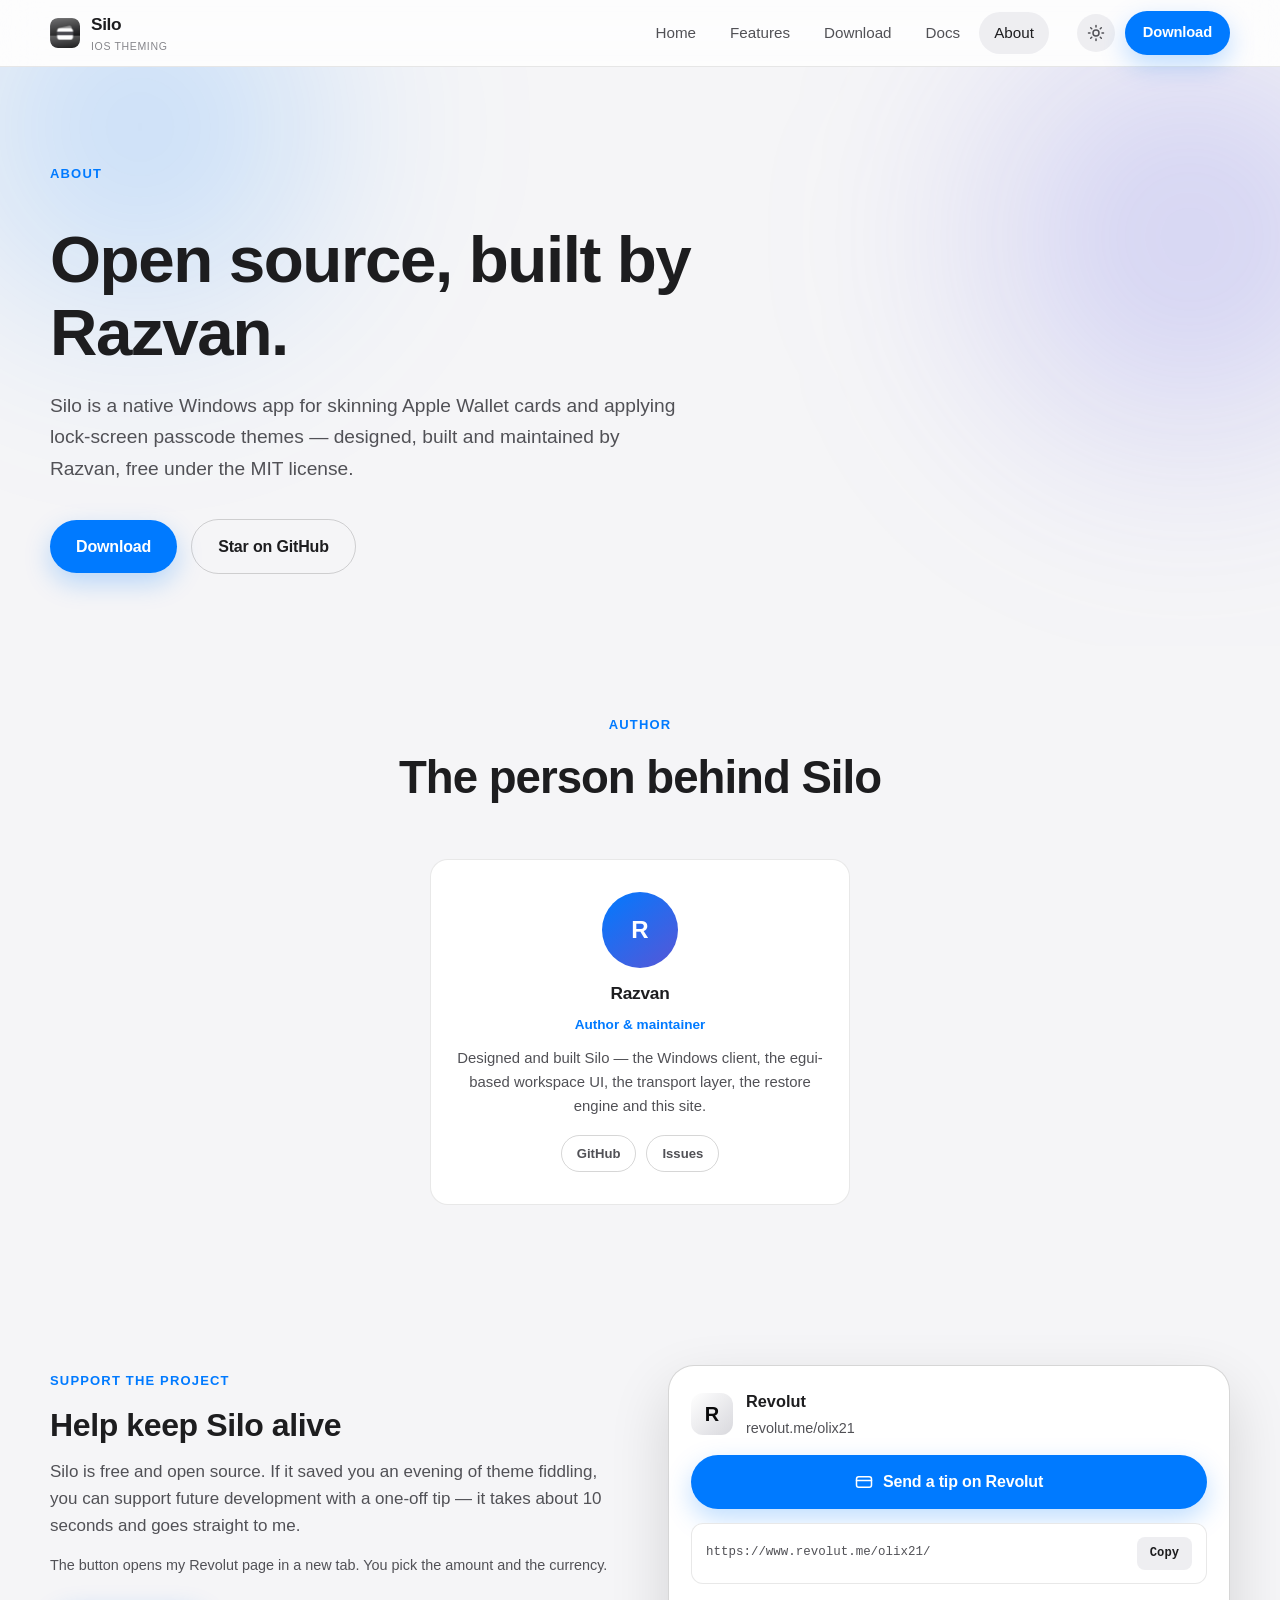
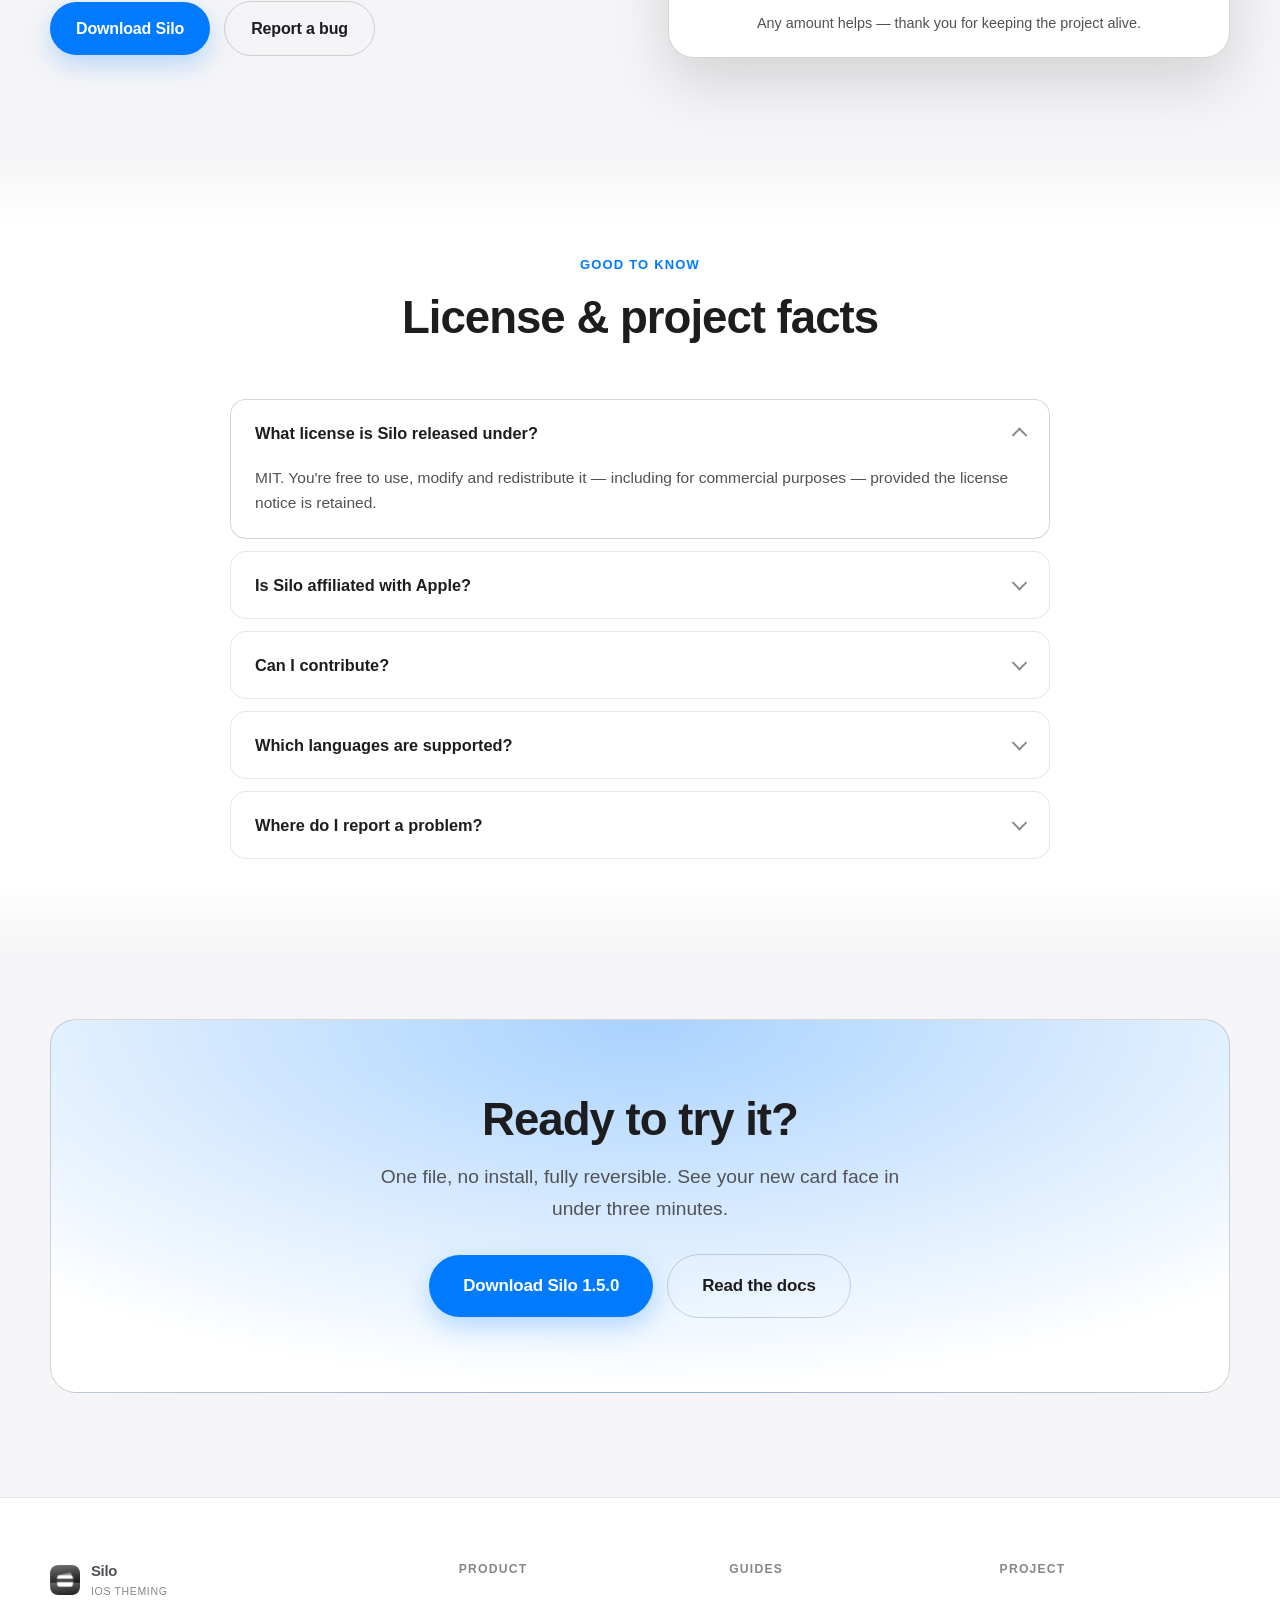
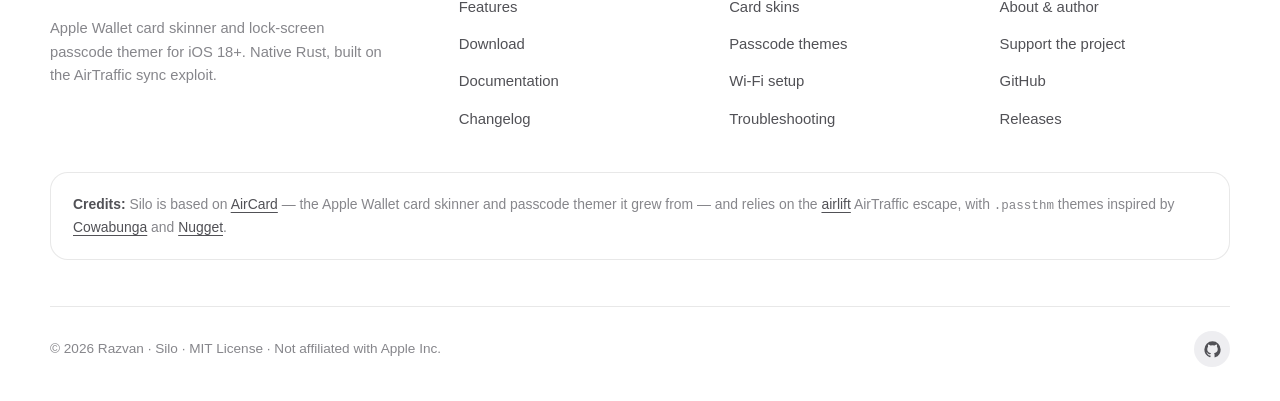
==== about.html @ 21b1237c "Silo website: static marketing, docs and download pages" ====
<!DOCTYPE html>
<html lang="en" data-theme="dark">
<head>
<meta charset="utf-8">
<meta name="viewport" content="width=device-width, initial-scale=1">
<title>About &amp; Support — Silo</title>
<meta name="description" content="Who builds Silo, the research and projects it stands on, the MIT license, and how to support continued development.">
<meta name="theme-color" content="#0d0d0f">
<meta property="og:type" content="website">
<meta property="og:title" content="About Silo">
<meta property="og:description" content="Author, credits, license and ways to support the project.">
<meta property="og:image" content="assets/img/icon.png">
<link rel="icon" href="assets/img/icon.png">
<link rel="apple-touch-icon" href="assets/img/icon.png">
<link rel="stylesheet" href="assets/css/style.css">
</head>
<body>

<header class="site-header">
  <div class="container">
    <nav class="nav" aria-label="Main navigation">
      <a class="brand" href="index.html">
        <img src="assets/img/icon.png" alt="Silo logo">
        <span>Silo<small>iOS theming</small></span>
      </a>
      <ul class="nav-links">
        <li><a href="index.html">Home</a></li>
        <li><a href="features.html">Features</a></li>
        <li><a href="download.html">Download</a></li>
        <li><a href="docs.html">Docs</a></li>
        <li><a href="about.html">About</a></li>
      </ul>
      <div class="nav-actions">
        <button class="icon-btn" data-theme-toggle aria-label="Switch color theme" title="Switch theme">
          <svg class="sun" viewBox="0 0 24 24" fill="none" stroke="currentColor" stroke-width="2" stroke-linecap="round"><circle cx="12" cy="12" r="4"/><path d="M12 2v2M12 20v2M4.9 4.9l1.4 1.4M17.7 17.7l1.4 1.4M2 12h2M20 12h2M4.9 19.1l1.4-1.4M17.7 6.3l1.4-1.4"/></svg>
          <svg class="moon" viewBox="0 0 24 24" fill="none" stroke="currentColor" stroke-width="2" stroke-linecap="round" stroke-linejoin="round"><path d="M21 12.8A9 9 0 1 1 11.2 3a7 7 0 0 0 9.8 9.8z"/></svg>
        </button>
        <a class="btn btn--sm" href="download.html">Download</a>
        <button class="icon-btn nav-toggle" aria-label="Open menu" aria-expanded="false">
          <svg viewBox="0 0 24 24" fill="none" stroke="currentColor" stroke-width="2" stroke-linecap="round"><path d="M4 7h16M4 12h16M4 17h16"/></svg>
        </button>
      </div>
    </nav>
  </div>
</header>

<main>

  <section class="hero">
    <div class="container">
      <div class="hero-copy">
        <span class="eyebrow">About</span>
        <h1>Open source, built by Razvan.</h1>
        <p class="lead">
          Silo is a native Windows app for skinning Apple Wallet cards and applying lock-screen
          passcode themes — designed, built and maintained by Razvan, free under the MIT license.
        </p>
        <div class="btn-row">
          <a class="btn" href="download.html">Download</a>
          <a class="btn btn--ghost" href="https://github.com/razvanhb/Silo" rel="noopener">Star on GitHub</a>
        </div>
      </div>
    </div>
  </section>

  <!-- Author -->
  <section class="section section--tight">
    <div class="container">
      <div class="section-head center reveal">
        <span class="eyebrow">Author</span>
        <h2>The person behind Silo</h2>
      </div>
      <div class="grid" style="max-width:420px;margin-inline:auto">
        <article class="card person reveal">
          <div class="avatar">R</div>
          <h3>Razvan</h3>
          <div class="role">Author &amp; maintainer</div>
          <p>Designed and built Silo — the Windows client, the egui-based workspace UI, the transport layer, the restore engine and this site.</p>
          <div class="links">
            <a href="https://github.com/razvanhb/Silo" rel="noopener">GitHub</a>
            <a href="https://github.com/razvanhb/Silo/issues" rel="noopener">Issues</a>
          </div>
        </article>
      </div>
    </div>
  </section>

  <!-- Support -->
  <section class="section" id="support">
    <div class="container">
      <div class="split reveal">
        <div class="split__body">
          <span class="eyebrow">Support the project</span>
          <h3>Help keep Silo alive</h3>
          <p>Silo is free and open source. If it saved you an evening of theme fiddling, you can support future development with a one-off tip — it takes about 10 seconds and goes straight to me.</p>
          <p class="small muted" style="margin-top:14px">The button opens my Revolut page in a new tab. You pick the amount and the currency.</p>
          <div class="btn-row mt-24">
            <a class="btn" href="download.html">Download Silo</a>
            <a class="btn btn--ghost" href="https://github.com/razvanhb/Silo/issues" rel="noopener">Report a bug</a>
          </div>
        </div>
        <div class="split__media">
          <div class="donate-card">
            <div class="donate-card__head">
              <span class="donate-card__logo" aria-hidden="true">R</span>
              <div>
                <strong>Revolut</strong>
                <span class="small muted">revolut.me/olix21</span>
              </div>
            </div>
            <a class="btn btn--block" href="https://www.revolut.me/olix21/" rel="noopener">
              <svg width="18" height="18" viewBox="0 0 24 24" fill="none" stroke="currentColor" stroke-width="2" stroke-linecap="round" stroke-linejoin="round"><rect x="2" y="5" width="20" height="14" rx="3"/><path d="M2 10h20"/></svg>
              Send a tip on Revolut
            </a>
            <div class="copybox"><span>https://www.revolut.me/olix21/</span><button type="button" data-copy>Copy</button></div>
            <p class="small muted center" style="margin-top:14px">Any amount helps — thank you for keeping the project alive.</p>
          </div>
        </div>
      </div>
    </div>
  </section>

  <!-- License / FAQ -->
  <section class="section section--alt">
    <div class="container">
      <div class="section-head center reveal">
        <span class="eyebrow">Good to know</span>
        <h2>License &amp; project facts</h2>
      </div>
      <div class="faq reveal">
        <details open>
          <summary>What license is Silo released under?</summary>
          <div class="faq-body">MIT. You're free to use, modify and redistribute it — including for commercial purposes — provided the license notice is retained.</div>
        </details>
        <details>
          <summary>Is Silo affiliated with Apple?</summary>
          <div class="faq-body">No. Silo is an independent project and is not affiliated with, endorsed by or connected to Apple Inc. Apple Pay, Apple Wallet and iOS are trademarks of Apple Inc.</div>
        </details>
        <details>
          <summary>Can I contribute?</summary>
          <div class="faq-body">Yes. This site lives at <a href="https://github.com/razvanhb/Silo" rel="noopener">github.com/razvanhb/Silo</a> — open a pull request or an issue there. The application source code itself is kept in the <a href="https://github.com/Lumid-Off/AirCard-Windows" rel="noopener">AirCard repository</a>, where anyone can clone it and build it themselves.</div>
        </details>
        <details>
          <summary>Which languages are supported?</summary>
          <div class="faq-body">English and Simplified Chinese, switchable from the top bar. The selection is persisted locally for future launches. Additional translations are welcome.</div>
        </details>
        <details>
          <summary>Where do I report a problem?</summary>
          <div class="faq-body">On the <a href="https://github.com/razvanhb/Silo/issues" rel="noopener">GitHub issue tracker</a>. Include your Windows version, iOS version, transport (USB/Wi‑Fi) and the exact step where things went sideways. Check the <a href="docs.html#troubleshooting">driver repair guide</a> first — it fixes most reports.</div>
        </details>
      </div>
    </div>
  </section>

  <section class="section section--tight">
    <div class="container">
      <div class="cta reveal">
        <h2>Ready to try it?</h2>
        <p class="lead">One file, no install, fully reversible. See your new card face in under three minutes.</p>
        <div class="btn-row" style="justify-content:center">
          <a class="btn btn--lg" href="download.html">Download Silo 1.5.0</a>
          <a class="btn btn--ghost btn--lg" href="docs.html">Read the docs</a>
        </div>
      </div>
    </div>
  </section>

</main>

<footer class="site-footer">
  <div class="container">
    <div class="footer-grid">
      <div class="footer-about">
        <a class="brand" href="index.html">
          <img src="assets/img/icon.png" alt="Silo logo">
          <span>Silo<small>iOS theming</small></span>
        </a>
        <p>Apple Wallet card skinner and lock-screen passcode themer for iOS 18+. Native Rust, built on the AirTraffic sync exploit.</p>
      </div>
      <div>
        <h5>Product</h5>
        <ul>
          <li><a href="features.html">Features</a></li>
          <li><a href="download.html">Download</a></li>
          <li><a href="docs.html">Documentation</a></li>
          <li><a href="docs.html#changelog">Changelog</a></li>
        </ul>
      </div>
      <div>
        <h5>Guides</h5>
        <ul>
          <li><a href="docs.html#wallet">Card skins</a></li>
          <li><a href="docs.html#passcode">Passcode themes</a></li>
          <li><a href="docs.html#wifi">Wi‑Fi setup</a></li>
          <li><a href="docs.html#troubleshooting">Troubleshooting</a></li>
        </ul>
      </div>
      <div>
        <h5>Project</h5>
        <ul>
          <li><a href="about.html">About &amp; author</a></li>
          <li><a href="about.html#support">Support the project</a></li>
          <li><a href="https://github.com/razvanhb/Silo" rel="noopener">GitHub</a></li>
          <li><a href="https://github.com/razvanhb/Silo/releases" rel="noopener">Releases</a></li>
        </ul>
      </div>
    </div>
    <div class="footer-credits">
      <p><strong>Credits:</strong> Silo is based on <a href="https://github.com/Lumid-Off/AirCard-Windows" rel="noopener">AirCard</a> — the Apple Wallet card skinner and passcode themer it grew from — and relies on the <a href="https://github.com/0xjohnnydev/airlift" rel="noopener">airlift</a> AirTraffic escape, with <code>.passthm</code> themes inspired by <a href="https://github.com/leminlimez/Cowabunga" rel="noopener">Cowabunga</a> and <a href="https://github.com/leminlimez/Nugget" rel="noopener">Nugget</a>.</p>
    </div>
    <div class="footer-bottom">
      <span>© <span data-year>2026</span> Razvan · Silo · MIT License · Not affiliated with Apple Inc.</span>
      <div class="socials">
        <a href="https://github.com/razvanhb/Silo" rel="noopener" aria-label="GitHub">
          <svg viewBox="0 0 24 24" fill="currentColor"><path d="M12 .5A11.5 11.5 0 0 0 .5 12a11.5 11.5 0 0 0 7.9 10.9c.6.1.8-.2.8-.6v-2c-3.2.7-3.9-1.5-3.9-1.5-.5-1.4-1.3-1.7-1.3-1.7-1-.7.1-.7.1-.7 1.1.1 1.7 1.2 1.7 1.2 1 1.7 2.7 1.2 3.4.9.1-.7.4-1.2.7-1.5-2.6-.3-5.3-1.3-5.3-5.7 0-1.3.5-2.3 1.2-3.1-.1-.3-.5-1.5.1-3.1 0 0 1-.3 3.2 1.2a11 11 0 0 1 5.8 0c2.2-1.5 3.2-1.2 3.2-1.2.6 1.6.2 2.8.1 3.1.8.8 1.2 1.8 1.2 3.1 0 4.4-2.7 5.4-5.3 5.7.4.4.8 1.1.8 2.2v3.3c0 .4.2.7.8.6A11.5 11.5 0 0 0 23.5 12 11.5 11.5 0 0 0 12 .5z"/></svg>
        </a>
      </div>
    </div>
  </div>
</footer>

<script src="assets/js/main.js"></script>
</body>
</html>
---- assets/css/style.css ----
/* ==========================================================================
   Silo — official website
   Design system: Apple-inspired, dark-first, mirrors the app's own palette.
   ========================================================================== */

:root {
  --bg: #0d0d0f;
  --surface: #1a1a1c;
  --card: #222225;
  --elevated: #303034;
  --text: #f5f5f7;
  --text-2: #a1a1a6;
  --text-3: #6e6e73;
  --accent: #0a84ff;
  --accent-2: #5e5ce6;
  --success: #30d158;
  --warning: #ffd60a;
  --error: #ff453a;
  --border: rgba(255, 255, 255, 0.09);
  --border-strong: rgba(255, 255, 255, 0.16);
  --glass: rgba(20, 20, 22, 0.72);
  --shadow: 0 24px 60px rgba(0, 0, 0, 0.45);
  --shadow-sm: 0 8px 24px rgba(0, 0, 0, 0.35);
  --glow: rgba(10, 132, 255, 0.35);
  --radius: 18px;
  --radius-lg: 26px;
  --maxw: 1180px;
  --font: -apple-system, BlinkMacSystemFont, "SF Pro Display", "Segoe UI Variable",
    "Segoe UI", Inter, Roboto, "Helvetica Neue", Arial, sans-serif;
  --mono: ui-monospace, SFMono-Regular, "SF Mono", Menlo, Consolas, "Liberation Mono", monospace;
}

html[data-theme="light"] {
  --bg: #f5f5f7;
  --surface: #ffffff;
  --card: #ffffff;
  --elevated: #eeeef1;
  --text: #1d1d1f;
  --text-2: #515156;
  --text-3: #86868b;
  --accent: #007aff;
  --accent-2: #5856d6;
  --success: #34c759;
  --warning: #ff9f0a;
  --error: #ff3b30;
  --border: rgba(0, 0, 0, 0.09);
  --border-strong: rgba(0, 0, 0, 0.16);
  --glass: rgba(255, 255, 255, 0.75);
  --shadow: 0 24px 60px rgba(0, 0, 0, 0.14);
  --shadow-sm: 0 8px 24px rgba(0, 0, 0, 0.08);
  --glow: rgba(0, 122, 255, 0.25);
}

/* ---------- Reset ---------- */
*,
*::before,
*::after { box-sizing: border-box; }

* { margin: 0; }

html {
  scroll-behavior: smooth;
  -webkit-text-size-adjust: 100%;
  scroll-padding-top: 92px;
}

body {
  font-family: var(--font);
  background: var(--bg);
  color: var(--text);
  line-height: 1.6;
  font-size: 17px;
  -webkit-font-smoothing: antialiased;
  text-rendering: optimizeLegibility;
  overflow-x: hidden;
}

img, svg { display: block; max-width: 100%; }
a { color: inherit; text-decoration: none; }
button { font: inherit; color: inherit; cursor: pointer; border: 0; background: none; }
input, select { font: inherit; }

::selection { background: var(--accent); color: #fff; }

:focus-visible {
  outline: 2px solid var(--accent);
  outline-offset: 3px;
  border-radius: 6px;
}

/* ---------- Layout ---------- */
.container {
  width: min(100% - 40px, var(--maxw));
  margin-inline: auto;
}

.section { padding: 96px 0; position: relative; }
.section--tight { padding: 64px 0; }
.section--alt {
  background: linear-gradient(180deg, var(--bg) 0%, var(--surface) 9%, var(--surface) 91%, var(--bg) 100%);
}

.eyebrow {
  display: inline-flex;
  align-items: center;
  gap: 8px;
  font-size: 13px;
  font-weight: 600;
  letter-spacing: 0.09em;
  text-transform: uppercase;
  color: var(--accent);
  margin-bottom: 16px;
}

h1, h2, h3, h4 {
  line-height: 1.12;
  letter-spacing: -0.022em;
  font-weight: 700;
}

h1 { font-size: clamp(2.4rem, 5.4vw, 4.1rem); }
h2 { font-size: clamp(1.9rem, 3.6vw, 2.85rem); }
h3 { font-size: clamp(1.15rem, 1.8vw, 1.4rem); letter-spacing: -0.012em; }

.lead {
  font-size: clamp(1.05rem, 1.5vw, 1.22rem);
  color: var(--text-2);
  line-height: 1.65;
}

.section-head {
  max-width: 720px;
  margin-bottom: 56px;
}
.section-head.center { margin-inline: auto; text-align: center; }
.section-head h2 + .lead { margin-top: 18px; }

.muted { color: var(--text-2); }
.small { font-size: 0.9rem; }
.mono { font-family: var(--mono); }

/* ---------- Buttons ---------- */
.btn {
  --btn-bg: var(--accent);
  display: inline-flex;
  align-items: center;
  justify-content: center;
  gap: 10px;
  padding: 14px 26px;
  border-radius: 999px;
  background: var(--btn-bg);
  color: #fff;
  font-weight: 600;
  font-size: 1rem;
  letter-spacing: -0.01em;
  transition: transform 0.22s cubic-bezier(0.2, 0.8, 0.3, 1), box-shadow 0.22s, filter 0.22s,
    background-color 0.22s, border-color 0.22s;
  box-shadow: 0 10px 26px var(--glow);
  white-space: nowrap;
}
.btn:hover { transform: translateY(-2px); filter: brightness(1.06); }
.btn:active { transform: translateY(0); }

.btn--ghost {
  background: transparent;
  color: var(--text);
  border: 1px solid var(--border-strong);
  box-shadow: none;
}
.btn--ghost:hover { background: var(--elevated); border-color: transparent; }

.btn--soft {
  background: color-mix(in srgb, var(--accent) 16%, transparent);
  color: var(--accent);
  box-shadow: none;
}

.btn--lg { padding: 17px 34px; font-size: 1.06rem; }
.btn--sm { padding: 10px 18px; font-size: 0.92rem; }
.btn--block { width: 100%; }

.btn-row {
  display: flex;
  flex-wrap: wrap;
  gap: 14px;
  align-items: center;
}

/* ---------- Badge / chips ---------- */
.badge {
  display: inline-flex;
  align-items: center;
  gap: 9px;
  padding: 7px 15px 7px 11px;
  border-radius: 999px;
  background: color-mix(in srgb, var(--accent) 14%, transparent);
  border: 1px solid color-mix(in srgb, var(--accent) 32%, transparent);
  color: var(--accent);
  font-size: 0.83rem;
  font-weight: 600;
}
.badge .dot {
  width: 7px; height: 7px; border-radius: 50%;
  background: var(--success);
  box-shadow: 0 0 0 4px color-mix(in srgb, var(--success) 25%, transparent);
}

.tag {
  display: inline-block;
  padding: 5px 11px;
  border-radius: 8px;
  background: var(--elevated);
  color: var(--text-2);
  font-size: 0.78rem;
  font-weight: 600;
  letter-spacing: 0.02em;
}
.tag--ok { background: color-mix(in srgb, var(--success) 18%, transparent); color: var(--success); }
.tag--warn { background: color-mix(in srgb, var(--warning) 18%, transparent); color: var(--warning); }

/* ---------- Header ---------- */
.site-header {
  position: sticky;
  top: 0;
  z-index: 90;
  backdrop-filter: saturate(180%) blur(20px);
  -webkit-backdrop-filter: saturate(180%) blur(20px);
  background: var(--glass);
  border-bottom: 1px solid var(--border);
}

.nav {
  display: flex;
  align-items: center;
  gap: 28px;
  height: 66px;
}

.brand {
  display: inline-flex;
  align-items: center;
  gap: 11px;
  font-weight: 700;
  font-size: 1.08rem;
  letter-spacing: -0.02em;
}
.brand img { width: 30px; height: 30px; border-radius: 8px; }
.brand span small {
  display: block;
  font-size: 0.66rem;
  font-weight: 500;
  color: var(--text-3);
  letter-spacing: 0.06em;
  text-transform: uppercase;
}

.nav-links {
  display: flex;
  align-items: center;
  gap: 4px;
  margin-left: auto;
  list-style: none;
  padding: 0;
}
.nav-links a {
  display: block;
  padding: 9px 15px;
  border-radius: 999px;
  font-size: 0.95rem;
  font-weight: 500;
  color: var(--text-2);
  transition: color 0.18s, background-color 0.18s;
}
.nav-links a:hover { color: var(--text); background: var(--elevated); }
.nav-links a.active { color: var(--text); background: var(--elevated); }

.nav-actions { display: flex; align-items: center; gap: 10px; }

.icon-btn {
  width: 38px; height: 38px;
  display: grid; place-items: center;
  border-radius: 50%;
  background: var(--elevated);
  color: var(--text-2);
  transition: color 0.18s, background-color 0.18s, transform 0.18s;
}
.icon-btn:hover { color: var(--text); transform: translateY(-1px); }
.icon-btn svg { width: 18px; height: 18px; }
html[data-theme="light"] .icon-btn .moon { display: none; }
html[data-theme="dark"] .icon-btn .sun { display: none; }

.nav-toggle { display: none; }

@media (max-width: 900px) {
  .nav-links {
    position: fixed;
    inset: 66px 0 auto 0;
    flex-direction: column;
    align-items: stretch;
    gap: 4px;
    padding: 16px 20px 24px;
    background: var(--surface);
    border-bottom: 1px solid var(--border);
    transform: translateY(-140%);
    transition: transform 0.32s cubic-bezier(0.3, 0.9, 0.3, 1);
    margin-left: 0;
    box-shadow: var(--shadow-sm);
  }
  .nav-links.open { transform: translateY(0); }
  .nav-links a { padding: 13px 16px; font-size: 1.02rem; }
  .nav-toggle { display: grid; }
  .nav-actions { margin-left: auto; }
  .nav-actions .btn { display: none; }
}

/* ---------- Hero ---------- */
.hero {
  position: relative;
  padding: 92px 0 72px;
  overflow: hidden;
}
.hero::before,
.hero::after {
  content: "";
  position: absolute;
  border-radius: 50%;
  filter: blur(90px);
  pointer-events: none;
  z-index: 0;
}
.hero::before {
  width: 560px; height: 560px;
  background: radial-gradient(circle, var(--glow), transparent 68%);
  top: -220px; left: -140px;
}
.hero::after {
  width: 620px; height: 620px;
  background: radial-gradient(circle, rgba(94, 92, 230, 0.3), transparent 68%);
  top: -140px; right: -220px;
}
.hero .container { position: relative; z-index: 1; }

.hero-copy { max-width: 780px; }
.hero h1 { margin: 22px 0 20px; }
.hero h1 .grad {
  background: linear-gradient(100deg, var(--accent), var(--accent-2) 55%, #ff375f);
  -webkit-background-clip: text;
  background-clip: text;
  color: transparent;
}
.hero .lead { max-width: 640px; }
.hero .btn-row { margin-top: 34px; }

.hero-note {
  margin-top: 18px;
  font-size: 0.87rem;
  color: var(--text-3);
  display: flex;
  flex-wrap: wrap;
  gap: 8px 18px;
}
.hero-note span { display: inline-flex; align-items: center; gap: 7px; }
.hero-note svg { width: 15px; height: 15px; color: var(--success); }

/* ---------- Hero grid + animated scene ---------- */
.hero-grid {
  display: grid;
  grid-template-columns: minmax(0, 1.04fr) minmax(0, 1fr);
  gap: 56px;
  align-items: center;
}
.hero-grid .hero-copy { max-width: none; }

.scene {
  position: relative;
  display: flex;
  align-items: flex-end;
}
.scene__pc { flex: 1 1 auto; min-width: 0; order: 0; position: relative; z-index: 1; }
.scene__beam { order: 1; }
.scene__phone { order: 2; }

.scene__pc .window { margin-top: 0; }
.scene .window__body { grid-template-columns: 1fr; min-height: 0; }
.scene .app-side {
  flex-direction: row; flex-wrap: wrap; align-items: center; gap: 6px;
  border-right: 0; border-bottom: 1px solid var(--border);
  padding: 10px 12px;
}
.scene .app-side__brand, .scene .app-device { display: none; }
.scene .app-nav-item { padding: 7px 11px; font-size: 0.8rem; border-radius: 9px; }
.scene .app-main { padding: 16px 16px 18px; gap: 13px; }
.scene .app-topbar { padding-bottom: 11px; }
.scene .card-preview { max-height: 172px; }
.scene .card-preview__inner .num {
  font-size: 1.02rem;
  letter-spacing: 0.16em;
  white-space: nowrap;
}
.scene .card-preview__inner .brandline { font-size: 0.72rem; letter-spacing: 0.26em; }

/* sync beam between the computer and the phone */
.scene__beam {
  flex: 0 0 44px;
  align-self: center;
  position: relative;
  height: 44px;
  z-index: 4;
}
.scene__beam::before {
  content: "";
  position: absolute;
  left: 4px; right: 4px; top: 50%;
  height: 2px;
  border-radius: 2px;
  background: linear-gradient(90deg, transparent, color-mix(in srgb, var(--accent) 65%, transparent), transparent);
}
.scene__beam i {
  position: absolute;
  top: 50%;
  width: 6px; height: 6px;
  margin-top: -3px;
  border-radius: 50%;
  background: var(--accent);
  box-shadow: 0 0 10px var(--accent);
  animation: beam-fly 1.9s linear infinite;
  opacity: 0;
}
.scene__beam i:nth-child(2) { animation-delay: 0.63s; }
.scene__beam i:nth-child(3) { animation-delay: 1.26s; }
@keyframes beam-fly {
  0%   { left: 2px; opacity: 0; }
  18%  { opacity: 1; }
  82%  { opacity: 1; }
  100% { left: calc(100% - 8px); opacity: 0; }
}

/* card faces: cross-fading template layers */
.cardface {
  position: absolute;
  inset: 0;
  z-index: 0;
  opacity: 0;
  background-size: cover;
  background-position: center;
  transition: opacity 0.55s ease;
}
.cardface.on { opacity: 1; z-index: 1; }
.swap .card-preview__inner, .swap .wallet__card-in { z-index: 2; }
.swap.swapin .card-preview__inner,
.swap.swapin .wallet__card-in { animation: swap-text 0.6s ease both; }
@keyframes swap-text {
  0%   { opacity: 0; transform: translateY(5px); }
  100% { opacity: 1; transform: none; }
}

/* ---------- iPhone with Apple Wallet ---------- */
.scene__phone { flex: 0 0 auto; width: 40%; max-width: 172px; }
.phone {
  position: relative;
  border-radius: 30px;
  padding: 7px;
  background: #060607;
  border: 1px solid var(--border-strong);
  box-shadow: 0 26px 60px rgba(0, 0, 0, 0.55), inset 0 0 0 2px rgba(255, 255, 255, 0.05);
}
.scene__phone.hit .phone { animation: phone-ping 0.95s ease-out; }
@keyframes phone-ping {
  0%   { box-shadow: 0 0 0 0 rgba(10, 132, 255, 0.55), 0 26px 60px rgba(0, 0, 0, 0.55); }
  100% { box-shadow: 0 0 0 26px rgba(10, 132, 255, 0), 0 26px 60px rgba(0, 0, 0, 0.55); }
}
.phone__notch {
  position: absolute;
  top: 13px; left: 50%;
  transform: translateX(-50%);
  width: 40%; height: 15px;
  background: #000;
  border-radius: 999px;
  z-index: 5;
}
.phone__screen {
  position: relative;
  aspect-ratio: 9 / 19;
  border-radius: 24px;
  overflow: hidden;
  background: #000;
  display: flex;
  flex-direction: column;
  color: #fff;
}
.phone__statusbar {
  display: flex;
  align-items: center;
  justify-content: space-between;
  padding: 9px 13px 3px;
  font-size: 0.58rem;
  font-weight: 700;
}
.phone__icons { display: inline-flex; align-items: center; gap: 5px; }
.wallet { flex: 1; display: flex; flex-direction: column; padding: 4px 11px 13px; min-height: 0; }
.wallet__head { padding: 8px 3px 0; }
.wallet__title { font-size: 0.86rem; font-weight: 700; }
.wallet__date { margin-top: 2px; font-size: 0.55rem; color: rgba(255, 255, 255, 0.55); }
.wallet__stack { position: relative; margin-top: 22px; display: flex; flex-direction: column; }
.wallet__card {
  position: relative;
  width: 100%;
  aspect-ratio: 1536 / 969;
  border-radius: 11px;
  overflow: hidden;
  box-shadow: 0 8px 18px rgba(0, 0, 0, 0.5);
}
.wallet__card--back2,
.wallet__card--back1 { position: absolute; top: 0; left: 0; transform-origin: top center; }
.wallet__card--back2 {
  transform: translateY(-17px) scale(0.9);
  background: linear-gradient(135deg, #3a3a3d, #2c2c2e);
  z-index: 1;
}
.wallet__card--back1 {
  transform: translateY(-8px) scale(0.95);
  background: linear-gradient(135deg, #55555b, #3a3a3d);
  z-index: 2;
}
.wallet__card.swap {
  z-index: 3;
  background: linear-gradient(135deg, #0a84ff, #5e5ce6 55%, #ff375f);
}
.wallet__card-in {
  position: absolute;
  inset: 0;
  z-index: 2;
  padding: 9% 8%;
  display: flex;
  flex-direction: column;
  justify-content: space-between;
  color: #fff;
}
.wallet__card-top { display: flex; align-items: center; justify-content: space-between; }
.wallet__card-brand {
  font-size: 0.46rem;
  font-weight: 800;
  letter-spacing: 0.2em;
  text-transform: uppercase;
  opacity: 0.9;
}
.wallet__card-logo {
  width: 20px; height: 13px;
  border-radius: 3px;
  background:
    radial-gradient(circle at 30% 50%, rgba(255,255,255,0.95) 0 3px, transparent 4px),
    linear-gradient(90deg, rgba(255,255,255,0.9), rgba(255,255,255,0.55));
  opacity: 0.9;
}
.wallet__card-in .num {
  font-family: var(--mono);
  font-size: 0.62rem;
  letter-spacing: 0.14em;
  opacity: 0.95;
}
.wallet__card-in .brandline {
  margin-top: 4px;
  font-size: 0.46rem;
  letter-spacing: 0.2em;
  text-transform: uppercase;
  opacity: 0.78;
}
.wallet__actions {
  margin-top: auto;
  display: flex;
  align-items: center;
  justify-content: space-between;
  gap: 7px;
  padding-top: 14px;
}
.wallet__pill {
  flex: 1;
  text-align: center;
  padding: 7px 0;
  border-radius: 999px;
  background: rgba(255, 255, 255, 0.16);
  border: 1px solid rgba(255, 255, 255, 0.22);
  font-size: 0.55rem;
  font-weight: 700;
  letter-spacing: 0.06em;
  color: #fff;
}
.wallet__circle {
  flex: none;
  width: 27px; height: 27px;
  border-radius: 50%;
  display: grid;
  place-items: center;
  padding-bottom: 6px;
  background: rgba(255, 255, 255, 0.16);
  border: 1px solid rgba(255, 255, 255, 0.22);
  font-size: 0.62rem;
  line-height: 1;
  letter-spacing: 0.06em;
  color: rgba(255, 255, 255, 0.9);
}
.wallet__bar {
  margin-top: 12px;
  height: 4px; width: 34%;
  margin-inline: auto;
  border-radius: 999px;
  background: rgba(255, 255, 255, 0.35);
}

@media (max-width: 1040px) {
  .hero-grid { grid-template-columns: 1fr; gap: 46px; }
  .hero .lead { max-width: 700px; }
  .scene { max-width: 680px; margin-inline: auto; }
}
@media (max-width: 700px) {
  .scene {
    display: grid;
    grid-template-columns: 1fr;
    justify-items: center;
  }
  .scene__beam { flex: none; width: 46px; margin: 6px auto; transform: rotate(90deg); }
  .scene__phone { width: 178px; }
  .scene .window__body { grid-template-columns: 1fr; }
  .scene .app-side__brand, .scene .app-device { display: none; }
  .scene .app-nav-item { padding: 8px 12px; }
}
@media (prefers-reduced-motion: reduce) {
  .scene__beam i { animation: none; opacity: 0.7; }
  .scene__beam i:nth-child(1) { left: 6px; }
  .scene__beam i:nth-child(2) { left: calc(50% - 3px); }
  .scene__beam i:nth-child(3) { left: calc(100% - 14px); }
  .scene__phone.hit .phone { animation: none; }
  .cardface { transition: none; }
  .swap.swapin .card-preview__inner,
  .swap.swapin .wallet__card-in { animation: none; }
}

/* ---------- App window mockup ---------- */
.window {
  margin-top: 60px;
  border-radius: var(--radius-lg);
  background: var(--card);
  border: 1px solid var(--border-strong);
  box-shadow: var(--shadow);
  overflow: hidden;
  position: relative;
  z-index: 1;
}

.window__bar {
  display: flex;
  align-items: center;
  gap: 8px;
  padding: 13px 16px;
  background: var(--surface);
  border-bottom: 1px solid var(--border);
}
.window__dots { display: flex; gap: 7px; }
.window__dots i { width: 11px; height: 11px; border-radius: 50%; background: var(--elevated); }
.window__dots i:nth-child(1) { background: #ff5f57; }
.window__dots i:nth-child(2) { background: #febc2e; }
.window__dots i:nth-child(3) { background: #28c840; }
.window__title {
  margin-inline: auto;
  font-size: 0.78rem;
  color: var(--text-3);
  font-weight: 600;
  letter-spacing: 0.04em;
}

.window__body {
  display: grid;
  grid-template-columns: 232px 1fr;
  min-height: 430px;
}

.app-side {
  background: var(--surface);
  border-right: 1px solid var(--border);
  padding: 18px 14px;
  display: flex;
  flex-direction: column;
  gap: 6px;
}
.app-side__brand {
  display: flex; align-items: center; gap: 9px;
  padding: 6px 10px 16px;
  font-weight: 700; font-size: 0.95rem;
}
.app-side__brand img { width: 22px; height: 22px; border-radius: 6px; }
.app-nav-item {
  display: flex; align-items: center; gap: 11px;
  padding: 10px 12px;
  border-radius: 11px;
  font-size: 0.9rem;
  color: var(--text-2);
  font-weight: 500;
}
.app-nav-item svg { width: 17px; height: 17px; opacity: 0.85; }
.app-nav-item.is-active {
  background: color-mix(in srgb, var(--accent) 18%, transparent);
  color: var(--accent);
  font-weight: 600;
}
.app-nav-item .pill {
  margin-left: auto;
  font-size: 0.66rem;
  padding: 2px 7px;
  border-radius: 999px;
  background: var(--accent);
  color: #fff;
  font-weight: 700;
}
.app-device {
  margin-top: auto;
  border: 1px solid var(--border);
  background: var(--card);
  border-radius: 14px;
  padding: 12px 13px;
  font-size: 0.78rem;
  color: var(--text-2);
}
.app-device strong { display: block; color: var(--text); font-size: 0.85rem; margin-bottom: 3px; }
.app-device .row { display: flex; justify-content: space-between; margin-top: 5px; }
.app-device .on { color: var(--success); font-weight: 600; }

.app-main { padding: 22px 24px 26px; display: flex; flex-direction: column; gap: 16px; }
.app-topbar {
  display: flex; align-items: center; justify-content: space-between; gap: 14px;
  padding-bottom: 14px; border-bottom: 1px solid var(--border);
}
.app-topbar h4 { font-size: 1.02rem; }
.app-chip {
  font-size: 0.74rem; padding: 6px 12px; border-radius: 999px;
  background: var(--elevated); color: var(--text-2); font-weight: 600;
}

.card-preview {
  position: relative;
  border-radius: 16px;
  aspect-ratio: 1536 / 969;
  max-height: 250px;
  width: 100%;
  overflow: hidden;
  background:
    linear-gradient(135deg, rgba(10, 132, 255, 0.9), rgba(94, 92, 230, 0.85) 45%, rgba(255, 55, 95, 0.8)),
    #1c1c1e;
  box-shadow: var(--shadow-sm);
  display: grid;
  place-items: center;
}
.card-preview::after {
  content: "";
  position: absolute; inset: 0;
  background: radial-gradient(120% 80% at 20% 0%, rgba(255,255,255,0.35), transparent 60%);
}
.card-preview__inner { position: relative; z-index: 1; text-align: center; color: #fff; }
.card-preview__inner .num {
  font-family: var(--mono);
  font-size: clamp(0.9rem, 2vw, 1.35rem);
  letter-spacing: 0.22em;
  opacity: 0.95;
}
.card-preview__inner .brandline {
  margin-top: 8px; font-size: 0.8rem; letter-spacing: 0.3em;
  text-transform: uppercase; opacity: 0.8;
}

.app-controls { display: flex; flex-wrap: wrap; gap: 9px; }
.app-btn {
  font-size: 0.82rem;
  padding: 9px 15px;
  border-radius: 10px;
  background: var(--elevated);
  color: var(--text);
  font-weight: 600;
}
.app-btn--primary { background: var(--accent); color: #fff; }
.app-status {
  display: flex; align-items: center; gap: 9px;
  font-size: 0.8rem; color: var(--text-3);
  margin-top: auto;
}
.app-status .dot { width: 7px; height: 7px; border-radius: 50%; background: var(--success); }

@media (max-width: 780px) {
  .window__body { grid-template-columns: 1fr; }
  .app-side { flex-direction: row; flex-wrap: wrap; align-items: center; border-right: 0; border-bottom: 1px solid var(--border); }
  .app-side__brand, .app-device { display: none; }
  .app-nav-item { padding: 8px 12px; }
}

/* ---------- Stats ---------- */
.stats {
  display: grid;
  grid-template-columns: repeat(4, 1fr);
  gap: 18px;
}
.stat {
  padding: 26px 24px;
  background: var(--card);
  border: 1px solid var(--border);
  border-radius: var(--radius);
  text-align: center;
  transition: transform 0.25s, border-color 0.25s;
}
.stat:hover { transform: translateY(-4px); border-color: var(--border-strong); }
.stat b { display: block; font-size: clamp(1.6rem, 3vw, 2.2rem); letter-spacing: -0.03em; }
.stat span { color: var(--text-3); font-size: 0.86rem; }
@media (max-width: 780px) { .stats { grid-template-columns: repeat(2, 1fr); } }

/* ---------- Cards / grids ---------- */
.grid { display: grid; gap: 20px; }
.grid--2 { grid-template-columns: repeat(2, 1fr); }
.grid--3 { grid-template-columns: repeat(3, 1fr); }
.grid--4 { grid-template-columns: repeat(4, 1fr); }
@media (max-width: 980px) {
  .grid--3, .grid--4 { grid-template-columns: repeat(2, 1fr); }
}
@media (max-width: 640px) {
  .grid--2, .grid--3, .grid--4 { grid-template-columns: 1fr; }
}

.card {
  position: relative;
  padding: 28px 26px;
  background: var(--card);
  border: 1px solid var(--border);
  border-radius: var(--radius);
  transition: transform 0.28s cubic-bezier(0.2, 0.8, 0.3, 1), border-color 0.28s, background-color 0.28s;
  overflow: hidden;
}
.card:hover {
  transform: translateY(-5px);
  border-color: color-mix(in srgb, var(--accent) 45%, var(--border));
}
.card h3 { margin-bottom: 10px; }
.card p { color: var(--text-2); font-size: 0.97rem; }
.card .icon {
  width: 46px; height: 46px;
  display: grid; place-items: center;
  border-radius: 13px;
  margin-bottom: 18px;
  background: color-mix(in srgb, var(--accent) 16%, transparent);
  color: var(--accent);
}
.card .icon svg { width: 23px; height: 23px; }
.card .icon.violet { background: color-mix(in srgb, var(--accent-2) 18%, transparent); color: var(--accent-2); }
.card .icon.green { background: color-mix(in srgb, var(--success) 18%, transparent); color: var(--success); }
.card .icon.orange { background: color-mix(in srgb, var(--warning) 18%, transparent); color: var(--warning); }
.card .icon.red { background: color-mix(in srgb, var(--error) 16%, transparent); color: var(--error); }

.card ul {
  margin-top: 14px;
  padding: 0;
  list-style: none;
  display: grid;
  gap: 9px;
}
.card ul li {
  position: relative;
  padding-left: 24px;
  font-size: 0.93rem;
  color: var(--text-2);
}
.card ul li::before {
  content: "";
  position: absolute;
  left: 0; top: 7px;
  width: 14px; height: 14px;
  border-radius: 50%;
  background: color-mix(in srgb, var(--success) 22%, transparent);
  box-shadow: inset 0 0 0 3.5px var(--success);
}

/* ---------- Split feature rows ---------- */
.split {
  display: grid;
  grid-template-columns: 1fr 1fr;
  gap: 56px;
  align-items: center;
}
.split + .split { margin-top: 96px; }
.split--rev .split__media { order: -1; }
@media (max-width: 900px) {
  .split { grid-template-columns: 1fr; gap: 32px; }
  .split--rev .split__media { order: 0; }
}
.split__body h3 { font-size: clamp(1.5rem, 2.6vw, 2rem); margin-bottom: 14px; }
.split__body p { color: var(--text-2); }
.split__body ul { margin-top: 18px; padding: 0; list-style: none; display: grid; gap: 12px; }
.split__body li { display: flex; gap: 12px; align-items: flex-start; font-size: 0.97rem; color: var(--text-2); }
.split__body li svg { width: 19px; height: 19px; flex: none; color: var(--accent); margin-top: 3px; }

.mock {
  border-radius: var(--radius-lg);
  border: 1px solid var(--border-strong);
  background: linear-gradient(160deg, var(--card), var(--surface));
  box-shadow: var(--shadow-sm);
  padding: 22px;
  min-height: 260px;
}

/* keypad mock */
.keypad {
  width: min(230px, 100%);
  margin: 0 auto;
  display: grid;
  grid-template-columns: repeat(3, 1fr);
  gap: 12px;
}
.keypad b {
  aspect-ratio: 1;
  display: grid; place-items: center;
  border-radius: 50%;
  font-size: 1.05rem;
  color: #fff;
  background: linear-gradient(150deg, rgba(255, 255, 255, 0.22), rgba(255, 255, 255, 0.07));
  border: 1px solid rgba(255, 255, 255, 0.16);
  backdrop-filter: blur(6px);
}
.keypad small { display: block; font-size: 0.5rem; letter-spacing: 0.16em; opacity: 0.7; }
.keypad .blank { background: none; border: 0; }

/* scan mock */
.scanline {
  display: grid; gap: 12px;
}
.scan-row {
  display: flex; align-items: center; gap: 12px;
  padding: 13px 15px;
  border-radius: 12px;
  background: var(--surface);
  border: 1px solid var(--border);
  font-size: 0.88rem;
  color: var(--text-2);
}
.scan-row b { color: var(--text); font-weight: 600; }
.scan-row .code { margin-left: auto; font-family: var(--mono); font-size: 0.76rem; color: var(--text-3); }
.scan-row.live { border-color: color-mix(in srgb, var(--success) 50%, transparent); }
.pulse {
  width: 8px; height: 8px; border-radius: 50%;
  background: var(--success);
  animation: pulse 1.6s ease-in-out infinite;
}
@keyframes pulse {
  0%, 100% { box-shadow: 0 0 0 0 color-mix(in srgb, var(--success) 60%, transparent); }
  50% { box-shadow: 0 0 0 7px transparent; }
}

/* ---------- Steps ---------- */
.steps { counter-reset: step; display: grid; gap: 18px; }
.steps--3 { grid-template-columns: repeat(3, 1fr); }
@media (max-width: 860px) { .steps--3 { grid-template-columns: 1fr; } }

.step {
  position: relative;
  padding: 28px 26px 26px;
  background: var(--card);
  border: 1px solid var(--border);
  border-radius: var(--radius);
}
.step::before {
  counter-increment: step;
  content: counter(step);
  display: grid; place-items: center;
  width: 40px; height: 40px;
  border-radius: 50%;
  background: var(--accent);
  color: #fff;
  font-weight: 700;
  margin-bottom: 18px;
}
.step h3 { font-size: 1.1rem; margin-bottom: 8px; }
.step p { color: var(--text-2); font-size: 0.95rem; }

/* ---------- Callout ---------- */
.callout {
  display: flex;
  gap: 16px;
  padding: 22px 24px;
  border-radius: var(--radius);
  background: color-mix(in srgb, var(--accent) 10%, transparent);
  border: 1px solid color-mix(in srgb, var(--accent) 30%, transparent);
  font-size: 0.96rem;
  color: var(--text-2);
}
.callout svg { width: 22px; height: 22px; flex: none; color: var(--accent); margin-top: 2px; }
.callout strong { color: var(--text); }
.callout--warn {
  background: color-mix(in srgb, var(--warning) 10%, transparent);
  border-color: color-mix(in srgb, var(--warning) 32%, transparent);
}
.callout--warn svg { color: var(--warning); }

/* ---------- FAQ ---------- */
.faq { display: grid; gap: 12px; max-width: 820px; margin-inline: auto; }
.faq details {
  background: var(--card);
  border: 1px solid var(--border);
  border-radius: 16px;
  overflow: hidden;
  transition: border-color 0.2s;
}
.faq details[open] { border-color: var(--border-strong); }
.faq summary {
  list-style: none;
  cursor: pointer;
  padding: 20px 56px 20px 24px;
  font-weight: 600;
  font-size: 1.02rem;
  position: relative;
  transition: color 0.18s;
}
.faq summary::-webkit-details-marker { display: none; }
.faq summary::after {
  content: "";
  position: absolute;
  right: 24px; top: 50%;
  width: 11px; height: 11px;
  border-right: 2px solid var(--text-3);
  border-bottom: 2px solid var(--text-3);
  transform: translateY(-70%) rotate(45deg);
  transition: transform 0.25s;
}
.faq details[open] summary::after { transform: translateY(-30%) rotate(-135deg); }
.faq summary:hover { color: var(--accent); }
.faq .faq-body { padding: 0 24px 22px; color: var(--text-2); font-size: 0.97rem; }
.faq .faq-body a { color: var(--accent); text-decoration: underline; text-underline-offset: 3px; }

/* ---------- Download page ---------- */
.dl-hero { text-align: center; padding: 76px 0 34px; }
.dl-hero .lead { max-width: 660px; margin: 18px auto 0; }

.dl-card {
  display: grid;
  grid-template-columns: 1.35fr 1fr;
  gap: 36px;
  align-items: center;
  padding: 38px;
  background: linear-gradient(150deg, var(--card), var(--surface));
  border: 1px solid var(--border-strong);
  border-radius: var(--radius-lg);
  box-shadow: var(--shadow-sm);
}
@media (max-width: 860px) { .dl-card { grid-template-columns: 1fr; padding: 28px; } }

.dl-meta { display: flex; flex-wrap: wrap; gap: 8px; margin-bottom: 16px; }
.dl-card h2 { font-size: clamp(1.6rem, 3vw, 2.2rem); }
.dl-card p { color: var(--text-2); margin-top: 12px; }

.file-box {
  background: var(--surface);
  border: 1px solid var(--border);
  border-radius: var(--radius);
  padding: 18px;
}
.file-row {
  display: flex;
  align-items: center;
  gap: 14px;
  padding: 13px 6px;
  border-bottom: 1px solid var(--border);
}
.file-row:last-child { border-bottom: 0; }
.file-row .fi {
  width: 38px; height: 38px; flex: none;
  display: grid; place-items: center;
  border-radius: 10px;
  background: color-mix(in srgb, var(--accent) 16%, transparent);
  color: var(--accent);
}
.file-row .fi svg { width: 19px; height: 19px; }
.file-row .meta { min-width: 0; }
.file-row .meta b { display: block; font-size: 0.94rem; font-weight: 600; word-break: break-all; }
.file-row .meta span { font-size: 0.8rem; color: var(--text-3); }
.file-row .act { margin-left: auto; display: flex; gap: 8px; }

.copybox {
  display: flex;
  align-items: center;
  gap: 10px;
  padding: 13px 14px;
  background: var(--surface);
  border: 1px solid var(--border);
  border-radius: 12px;
  font-family: var(--mono);
  font-size: 0.78rem;
  color: var(--text-2);
  word-break: break-all;
}
.copybox button {
  margin-left: auto;
  flex: none;
  font-size: 0.76rem;
  font-weight: 700;
  padding: 7px 13px;
  border-radius: 8px;
  background: var(--elevated);
  color: var(--text);
  transition: background-color 0.18s, color 0.18s;
}
.copybox button:hover { background: var(--accent); color: #fff; }
.copybox button.copied { background: var(--success); color: #06210f; }

/* ---------- Docs layout ---------- */
.docs {
  display: grid;
  grid-template-columns: 250px 1fr;
  gap: 48px;
  align-items: start;
}
@media (max-width: 940px) { .docs { grid-template-columns: 1fr; } }

.docs-nav {
  position: sticky;
  top: 92px;
  display: grid;
  gap: 4px;
}
@media (max-width: 940px) { .docs-nav { position: static; grid-template-columns: repeat(2, 1fr); } }
.docs-nav .lbl {
  font-size: 0.72rem;
  text-transform: uppercase;
  letter-spacing: 0.1em;
  color: var(--text-3);
  font-weight: 700;
  margin: 16px 0 6px;
  padding-inline: 12px;
}
.docs-nav a {
  padding: 9px 12px;
  border-radius: 9px;
  font-size: 0.93rem;
  color: var(--text-2);
  transition: background-color 0.16s, color 0.16s;
}
.docs-nav a:hover { background: var(--elevated); color: var(--text); }

.prose h2 {
  font-size: clamp(1.5rem, 2.6vw, 1.95rem);
  margin: 56px 0 16px;
  padding-top: 8px;
  scroll-margin-top: 92px;
}
.prose h2:first-child { margin-top: 0; }
.prose h3 { margin: 30px 0 10px; font-size: 1.15rem; }
.prose p { color: var(--text-2); margin-bottom: 14px; }
.prose a { color: var(--accent); text-decoration: underline; text-underline-offset: 3px; }
.prose ol, .prose ul { color: var(--text-2); padding-left: 22px; margin-bottom: 16px; }
.prose li { margin-bottom: 9px; }
.prose ol li::marker { font-weight: 700; color: var(--accent); }
.prose code {
  font-family: var(--mono);
  font-size: 0.86em;
  background: var(--elevated);
  padding: 2px 7px;
  border-radius: 6px;
  color: var(--text);
}
.prose pre {
  background: var(--surface);
  border: 1px solid var(--border);
  border-radius: 14px;
  padding: 18px 20px;
  overflow-x: auto;
  margin-bottom: 18px;
}
.prose pre code { background: none; padding: 0; color: var(--text-2); font-size: 0.85rem; line-height: 1.7; }
.prose hr { border: 0; border-top: 1px solid var(--border); margin: 40px 0; }
.prose .callout { margin: 20px 0; }

.toc-sep { border-top: 1px solid var(--border); margin: 40px 0; }

/* ---------- People / support ---------- */
.person {
  text-align: center;
  padding: 32px 26px;
}
.person .avatar {
  width: 76px; height: 76px;
  margin: 0 auto 16px;
  border-radius: 50%;
  display: grid; place-items: center;
  font-size: 1.5rem;
  font-weight: 700;
  color: #fff;
  background: linear-gradient(140deg, var(--accent), var(--accent-2));
}
.person h3 { font-size: 1.08rem; }
.person .role { color: var(--accent); font-size: 0.85rem; font-weight: 600; margin-top: 4px; }
.person p { margin-top: 12px; font-size: 0.93rem; color: var(--text-2); }
.person .links { display: flex; gap: 10px; justify-content: center; margin-top: 16px; }
.person .links a {
  font-size: 0.82rem;
  font-weight: 600;
  padding: 7px 15px;
  border-radius: 999px;
  border: 1px solid var(--border-strong);
  color: var(--text-2);
  transition: all 0.18s;
}
.person .links a:hover { background: var(--accent); border-color: var(--accent); color: #fff; }

/* ---------- Revolut tip card ---------- */
.donate-card {
  background: var(--card);
  border: 1px solid var(--border-strong);
  border-radius: var(--radius-lg);
  padding: 22px;
  box-shadow: var(--shadow);
  display: grid;
  gap: 14px;
}
.donate-card__head { display: flex; align-items: center; gap: 13px; }
.donate-card__head strong { display: block; font-size: 1.02rem; }
.donate-card__logo {
  width: 42px; height: 42px;
  display: grid; place-items: center;
  border-radius: 12px;
  background: linear-gradient(135deg, #fff, #d8d8dd);
  color: #0a0a0b;
  font-weight: 800; font-size: 1.25rem;
  flex: none;
}
.donate-card .btn { justify-content: center; }
.donate-card .copybox { margin: 0; }

/* ---------- CTA band ---------- */
.cta {
  position: relative;
  text-align: center;
  padding: 74px 34px;
  border-radius: var(--radius-lg);
  background:
    radial-gradient(120% 160% at 50% 0%, color-mix(in srgb, var(--accent) 34%, transparent), transparent 62%),
    var(--card);
  border: 1px solid var(--border-strong);
  overflow: hidden;
}
.cta h2 { max-width: 640px; margin-inline: auto; }
.cta .lead { max-width: 560px; margin: 16px auto 30px; }

/* ---------- Footer ---------- */
.site-footer {
  border-top: 1px solid var(--border);
  background: var(--surface);
  padding: 62px 0 34px;
  margin-top: 40px;
}
.footer-grid {
  display: grid;
  grid-template-columns: 1.6fr repeat(3, 1fr);
  gap: 40px;
}
@media (max-width: 860px) { .footer-grid { grid-template-columns: repeat(2, 1fr); } }
@media (max-width: 520px) { .footer-grid { grid-template-columns: 1fr; } }

.footer-grid h5 {
  font-size: 0.76rem;
  text-transform: uppercase;
  letter-spacing: 0.1em;
  color: var(--text-3);
  margin-bottom: 14px;
}
.footer-grid ul { list-style: none; padding: 0; display: grid; gap: 10px; }
.footer-grid a { color: var(--text-2); font-size: 0.93rem; transition: color 0.16s; }
.footer-grid a:hover { color: var(--accent); }
.footer-about p { color: var(--text-3); font-size: 0.92rem; margin-top: 14px; max-width: 340px; }

.footer-credits {
  margin-top: 40px;
  padding: 20px 22px;
  background: var(--card);
  border: 1px solid var(--border);
  border-radius: var(--radius);
  font-size: 0.87rem;
  line-height: 1.65;
  color: var(--text-3);
}
.footer-credits strong { color: var(--text-2); }
.footer-credits a {
  color: var(--text-2);
  text-decoration: underline;
  text-underline-offset: 3px;
}
.footer-credits a:hover { color: var(--accent); }
.footer-credits code { font-family: var(--mono); font-size: 0.9em; }

.footer-bottom {
  margin-top: 46px;
  padding-top: 24px;
  border-top: 1px solid var(--border);
  display: flex;
  flex-wrap: wrap;
  gap: 14px;
  justify-content: space-between;
  align-items: center;
  color: var(--text-3);
  font-size: 0.85rem;
}
.footer-bottom .socials { display: flex; gap: 10px; }
.footer-bottom .socials a {
  width: 36px; height: 36px;
  display: grid; place-items: center;
  border-radius: 50%;
  background: var(--elevated);
  color: var(--text-2);
  transition: all 0.18s;
}
.footer-bottom .socials a:hover { background: var(--accent); color: #fff; transform: translateY(-2px); }
.footer-bottom .socials svg { width: 17px; height: 17px; }

/* ---------- Reveal animation ---------- */
.reveal {
  opacity: 0;
  transform: translateY(26px);
  transition: opacity 0.7s cubic-bezier(0.2, 0.7, 0.3, 1), transform 0.7s cubic-bezier(0.2, 0.7, 0.3, 1);
}
.reveal.in { opacity: 1; transform: none; }

@media (prefers-reduced-motion: reduce) {
  *, *::before, *::after {
    animation-duration: 0.01ms !important;
    transition-duration: 0.01ms !important;
    scroll-behavior: auto !important;
  }
  .reveal { opacity: 1; transform: none; }
}

/* ---------- Utilities ---------- */
.mt-0 { margin-top: 0; }
.mt-24 { margin-top: 24px; }
.mt-40 { margin-top: 40px; }
.center { text-align: center; }
.nowrap { white-space: nowrap; }
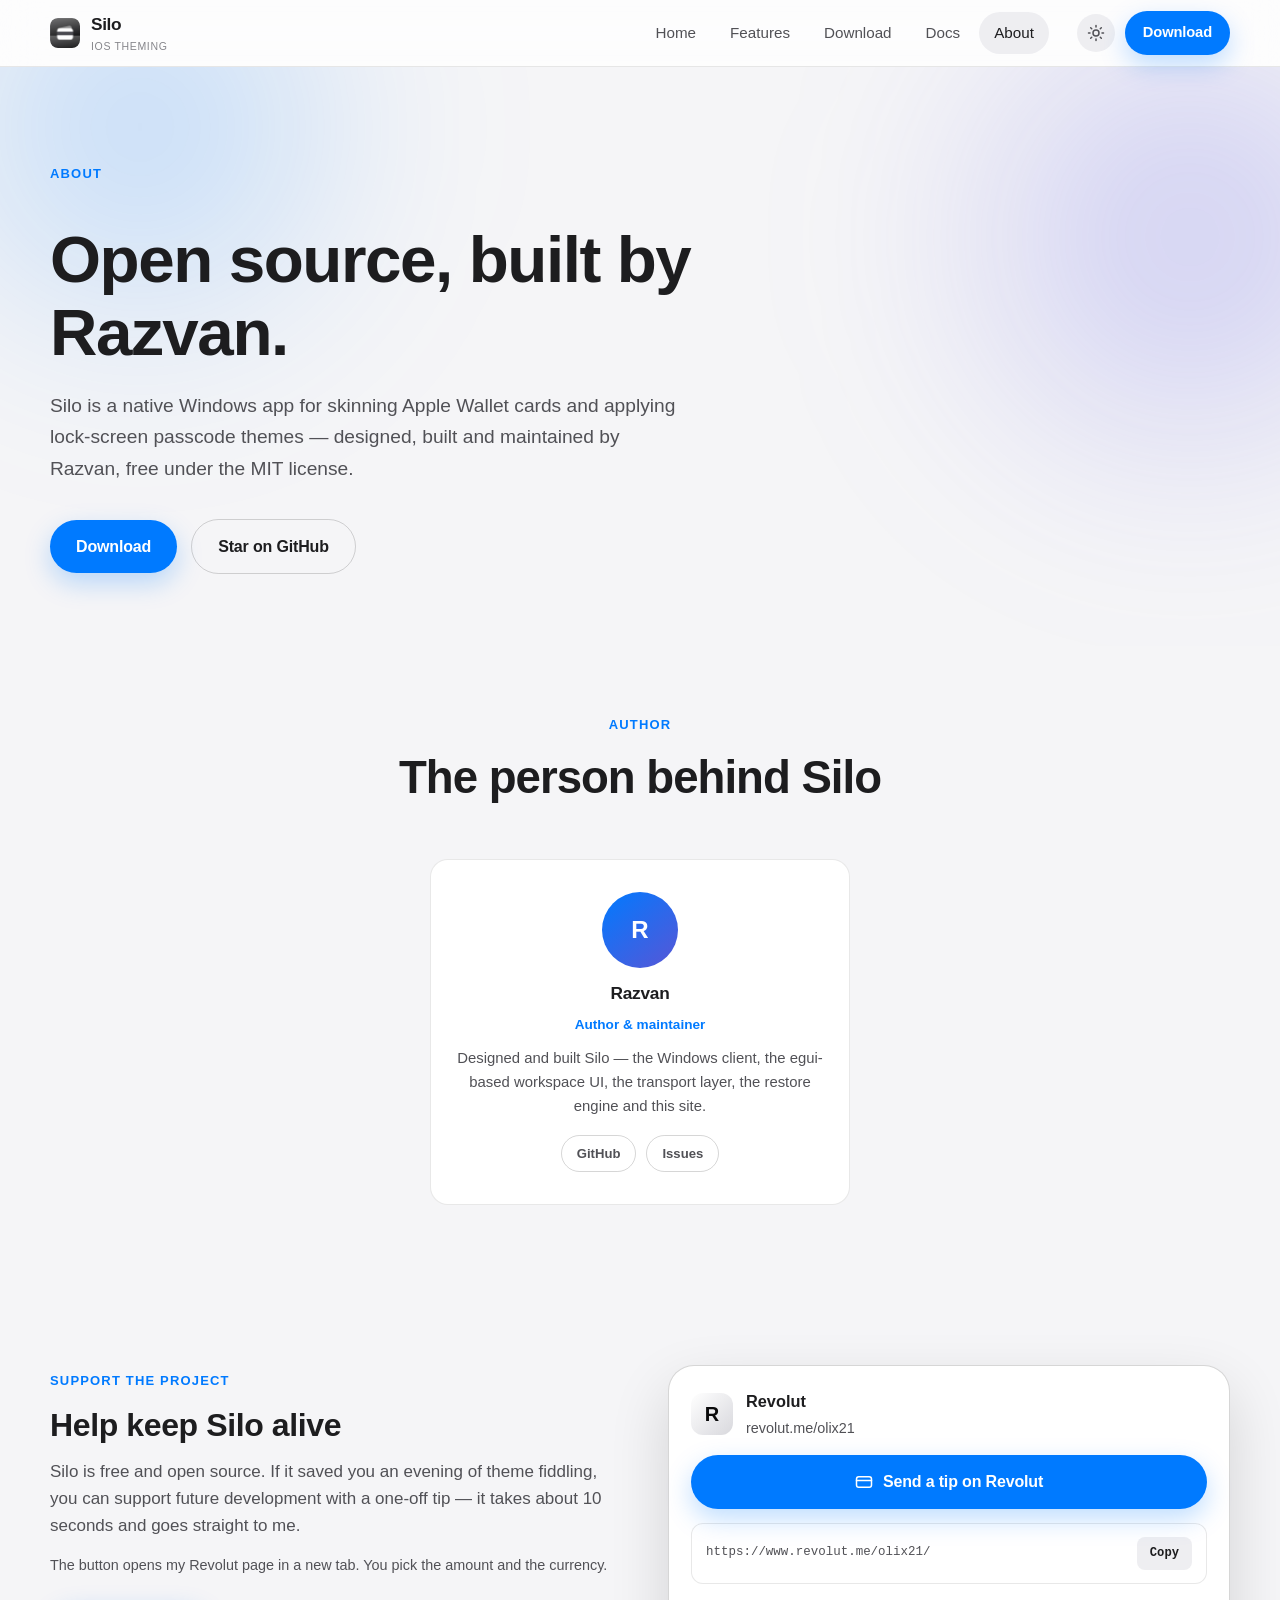
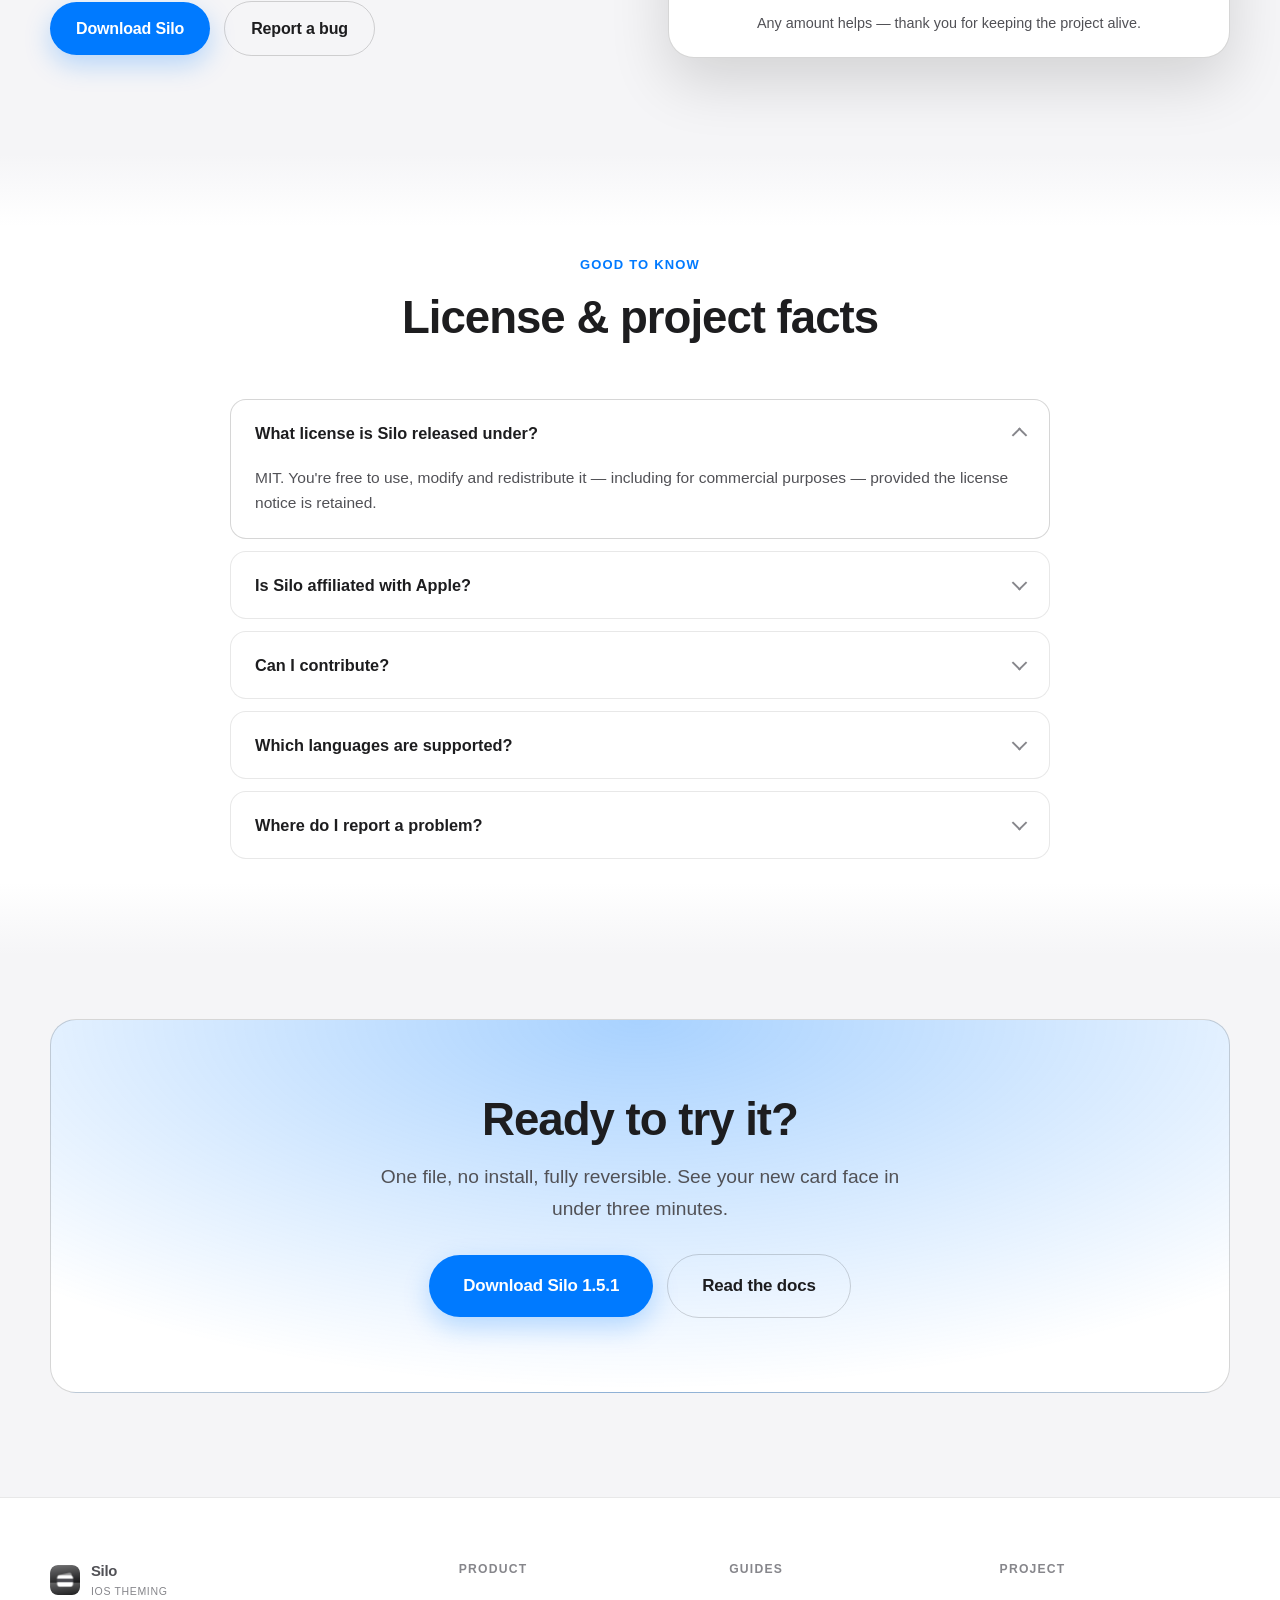
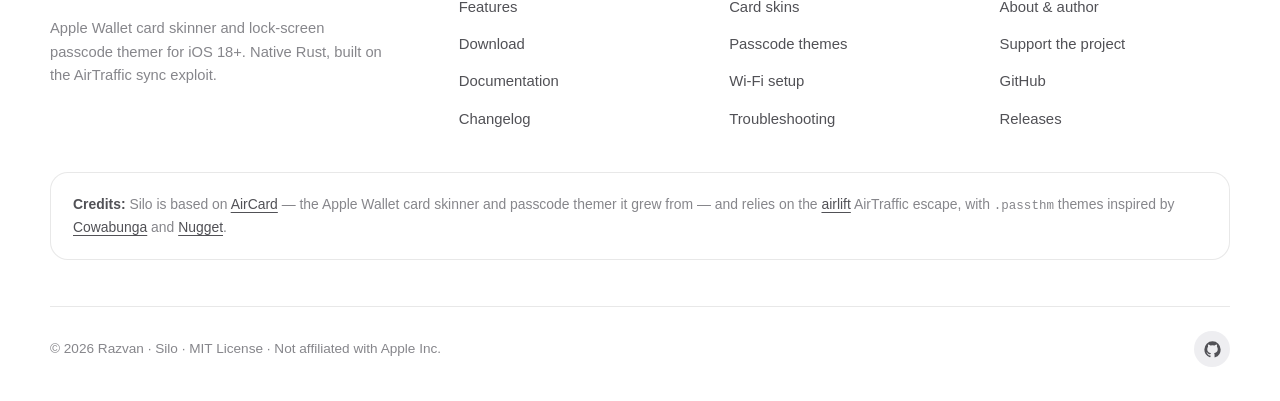
==== commit ba6cdfc7: "Update site to Silo 1.5.1: release notes, archive, motion polish" ====
--- a/about.html
+++ b/about.html
@@ -57,7 +57,7 @@
         </p>
         <div class="btn-row">
           <a class="btn" href="download.html">Download</a>
-          <a class="btn btn--ghost" href="https://github.com/razvanhb/Silo" rel="noopener">Star on GitHub</a>
+          <a class="btn btn--ghost" href="https://github.com/RedPanda44/Silo" rel="noopener">Star on GitHub</a>
         </div>
       </div>
     </div>
@@ -77,8 +77,8 @@
           <div class="role">Author &amp; maintainer</div>
           <p>Designed and built Silo — the Windows client, the egui-based workspace UI, the transport layer, the restore engine and this site.</p>
           <div class="links">
-            <a href="https://github.com/razvanhb/Silo" rel="noopener">GitHub</a>
-            <a href="https://github.com/razvanhb/Silo/issues" rel="noopener">Issues</a>
+            <a href="https://github.com/RedPanda44/Silo" rel="noopener">GitHub</a>
+            <a href="https://github.com/RedPanda44/Silo/issues" rel="noopener">Issues</a>
           </div>
         </article>
       </div>
@@ -96,7 +96,7 @@
           <p class="small muted" style="margin-top:14px">The button opens my Revolut page in a new tab. You pick the amount and the currency.</p>
           <div class="btn-row mt-24">
             <a class="btn" href="download.html">Download Silo</a>
-            <a class="btn btn--ghost" href="https://github.com/razvanhb/Silo/issues" rel="noopener">Report a bug</a>
+            <a class="btn btn--ghost" href="https://github.com/RedPanda44/Silo/issues" rel="noopener">Report a bug</a>
           </div>
         </div>
         <div class="split__media">
@@ -138,7 +138,7 @@
         </details>
         <details>
           <summary>Can I contribute?</summary>
-          <div class="faq-body">Yes. This site lives at <a href="https://github.com/razvanhb/Silo" rel="noopener">github.com/razvanhb/Silo</a> — open a pull request or an issue there. The application source code itself is kept in the <a href="https://github.com/Lumid-Off/AirCard-Windows" rel="noopener">AirCard repository</a>, where anyone can clone it and build it themselves.</div>
+          <div class="faq-body">Yes. This site lives at <a href="https://github.com/RedPanda44/silo-site" rel="noopener">github.com/RedPanda44/silo-site</a> — open a pull request or an issue there. The application source code itself is kept in the <a href="https://github.com/Lumid-Off/AirCard-Windows" rel="noopener">AirCard repository</a>, where anyone can clone it and build it themselves.</div>
         </details>
         <details>
           <summary>Which languages are supported?</summary>
@@ -146,7 +146,7 @@
         </details>
         <details>
           <summary>Where do I report a problem?</summary>
-          <div class="faq-body">On the <a href="https://github.com/razvanhb/Silo/issues" rel="noopener">GitHub issue tracker</a>. Include your Windows version, iOS version, transport (USB/Wi‑Fi) and the exact step where things went sideways. Check the <a href="docs.html#troubleshooting">driver repair guide</a> first — it fixes most reports.</div>
+          <div class="faq-body">On the <a href="https://github.com/RedPanda44/Silo/issues" rel="noopener">GitHub issue tracker</a>. Include your Windows version, iOS version, transport (USB/Wi‑Fi) and the exact step where things went sideways. Check the <a href="docs.html#troubleshooting">driver repair guide</a> first — it fixes most reports.</div>
         </details>
       </div>
     </div>
@@ -158,7 +158,7 @@
         <h2>Ready to try it?</h2>
         <p class="lead">One file, no install, fully reversible. See your new card face in under three minutes.</p>
         <div class="btn-row" style="justify-content:center">
-          <a class="btn btn--lg" href="download.html">Download Silo 1.5.0</a>
+          <a class="btn btn--lg" href="download.html">Download Silo 1.5.1</a>
           <a class="btn btn--ghost btn--lg" href="docs.html">Read the docs</a>
         </div>
       </div>
@@ -200,8 +200,8 @@
         <ul>
           <li><a href="about.html">About &amp; author</a></li>
           <li><a href="about.html#support">Support the project</a></li>
-          <li><a href="https://github.com/razvanhb/Silo" rel="noopener">GitHub</a></li>
-          <li><a href="https://github.com/razvanhb/Silo/releases" rel="noopener">Releases</a></li>
+          <li><a href="https://github.com/RedPanda44/Silo" rel="noopener">GitHub</a></li>
+          <li><a href="https://github.com/RedPanda44/Silo/releases" rel="noopener">Releases</a></li>
         </ul>
       </div>
     </div>
@@ -211,7 +211,7 @@
     <div class="footer-bottom">
       <span>© <span data-year>2026</span> Razvan · Silo · MIT License · Not affiliated with Apple Inc.</span>
       <div class="socials">
-        <a href="https://github.com/razvanhb/Silo" rel="noopener" aria-label="GitHub">
+        <a href="https://github.com/RedPanda44/Silo" rel="noopener" aria-label="GitHub">
           <svg viewBox="0 0 24 24" fill="currentColor"><path d="M12 .5A11.5 11.5 0 0 0 .5 12a11.5 11.5 0 0 0 7.9 10.9c.6.1.8-.2.8-.6v-2c-3.2.7-3.9-1.5-3.9-1.5-.5-1.4-1.3-1.7-1.3-1.7-1-.7.1-.7.1-.7 1.1.1 1.7 1.2 1.7 1.2 1 1.7 2.7 1.2 3.4.9.1-.7.4-1.2.7-1.5-2.6-.3-5.3-1.3-5.3-5.7 0-1.3.5-2.3 1.2-3.1-.1-.3-.5-1.5.1-3.1 0 0 1-.3 3.2 1.2a11 11 0 0 1 5.8 0c2.2-1.5 3.2-1.2 3.2-1.2.6 1.6.2 2.8.1 3.1.8.8 1.2 1.8 1.2 3.1 0 4.4-2.7 5.4-5.3 5.7.4.4.8 1.1.8 2.2v3.3c0 .4.2.7.8.6A11.5 11.5 0 0 0 23.5 12 11.5 11.5 0 0 0 12 .5z"/></svg>
         </a>
       </div>
--- a/assets/css/style.css
+++ b/assets/css/style.css
@@ -1311,6 +1311,76 @@
 .footer-bottom .socials a:hover { background: var(--accent); color: #fff; transform: translateY(-2px); }
 .footer-bottom .socials svg { width: 17px; height: 17px; }
 
+/* ---------- Motion & polish ---------- */
+.progress-bar {
+  position: fixed;
+  top: 0; left: 0;
+  height: 3px;
+  width: 0;
+  background: linear-gradient(90deg, var(--accent), var(--accent-2) 55%, #ff375f);
+  box-shadow: 0 0 14px var(--glow);
+  z-index: 1200;
+  pointer-events: none;
+}
+
+.badge .dot { animation: pulseDot 2.6s ease-in-out infinite; }
+@keyframes pulseDot {
+  0%, 100% { box-shadow: 0 0 0 4px color-mix(in srgb, var(--success) 25%, transparent); }
+  50% { box-shadow: 0 0 0 9px color-mix(in srgb, var(--success) 5%, transparent); }
+}
+
+.hero h1 .grad {
+  background-size: 220% 220%;
+  animation: gradShift 9s ease infinite;
+}
+@keyframes gradShift {
+  0%, 100% { background-position: 0% 50%; }
+  50% { background-position: 100% 50%; }
+}
+
+.hero::before { animation: drift 18s ease-in-out infinite; }
+.hero::after { animation: drift 24s ease-in-out infinite reverse; }
+@keyframes drift {
+  0%, 100% { transform: translate(0, 0) scale(1); }
+  50% { transform: translate(46px, 34px) scale(1.08); }
+}
+
+.btn { position: relative; overflow: hidden; }
+.btn::after {
+  content: "";
+  position: absolute;
+  top: 0; left: -130%;
+  width: 55%; height: 100%;
+  background: linear-gradient(100deg, transparent, rgba(255, 255, 255, 0.38), transparent);
+  transform: skewX(-18deg);
+  transition: left 0.65s cubic-bezier(0.2, 0.7, 0.3, 1);
+  pointer-events: none;
+}
+.btn:hover::after { left: 135%; }
+
+.card::before {
+  content: "";
+  position: absolute;
+  inset: 0;
+  border-radius: inherit;
+  background: radial-gradient(260px circle at var(--mx, 50%) var(--my, 0%),
+    color-mix(in srgb, var(--accent) 15%, transparent), transparent 62%);
+  opacity: 0;
+  transition: opacity 0.3s;
+  pointer-events: none;
+  z-index: 0;
+}
+.card:hover::before { opacity: 1; }
+.card:hover { box-shadow: 0 22px 46px rgba(0, 0, 0, 0.32); }
+.card > * { position: relative; z-index: 1; }
+
+.stat b {
+  background: linear-gradient(120deg, var(--text), color-mix(in srgb, var(--accent) 65%, var(--text)));
+  -webkit-background-clip: text;
+  background-clip: text;
+  color: transparent;
+}
+
 /* ---------- Reveal animation ---------- */
 .reveal {
   opacity: 0;
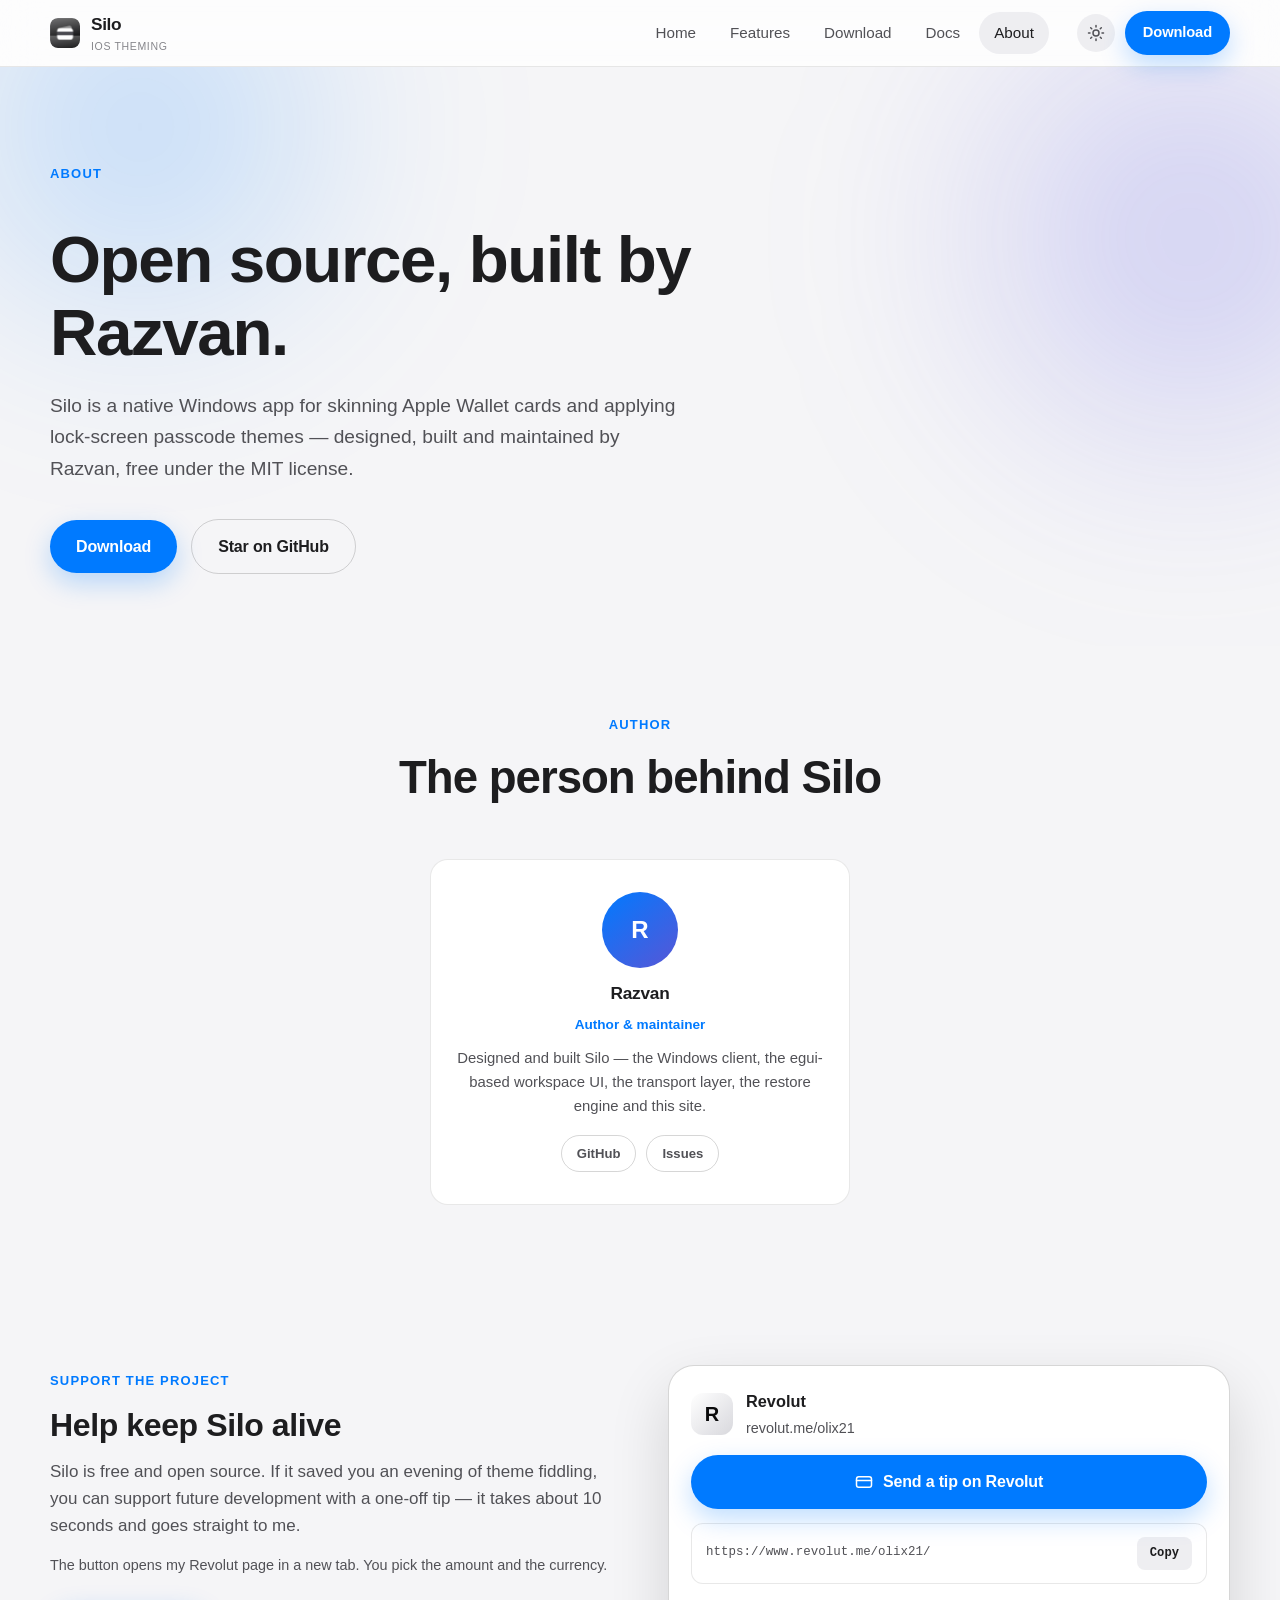
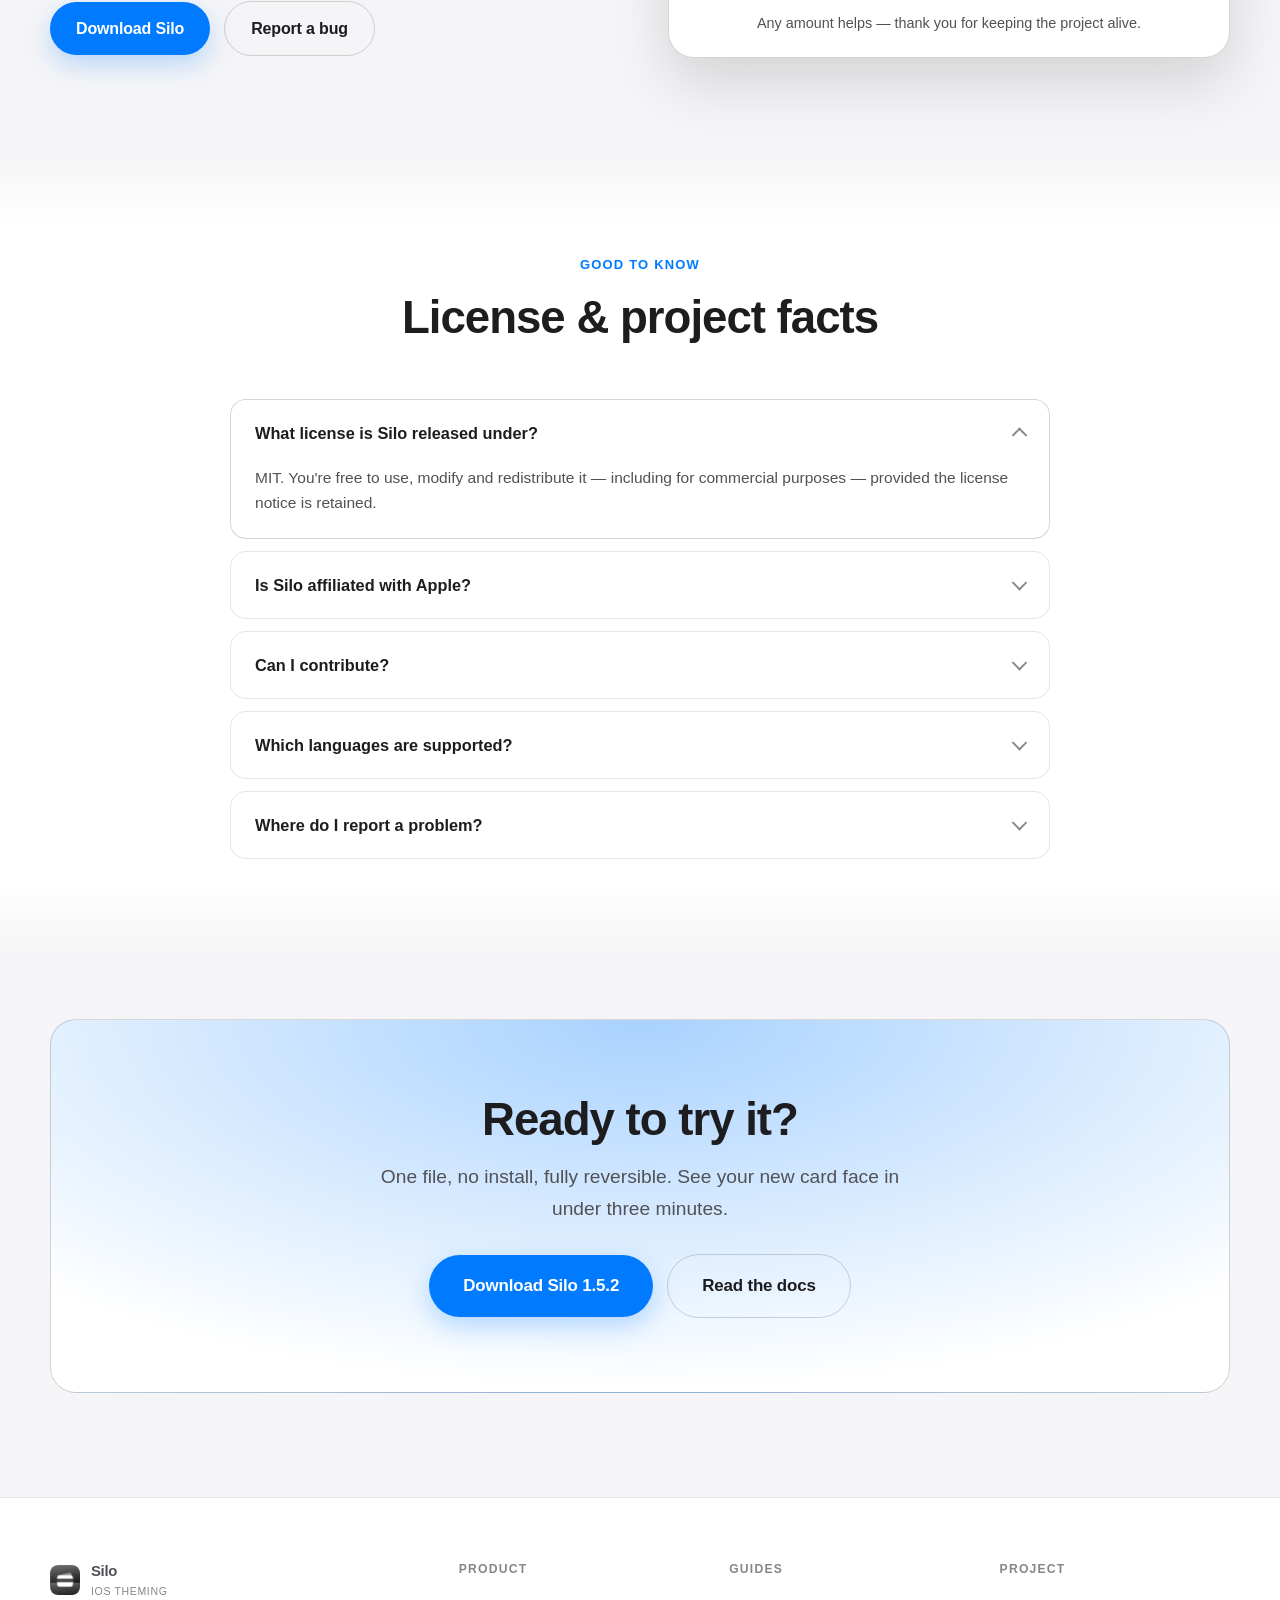
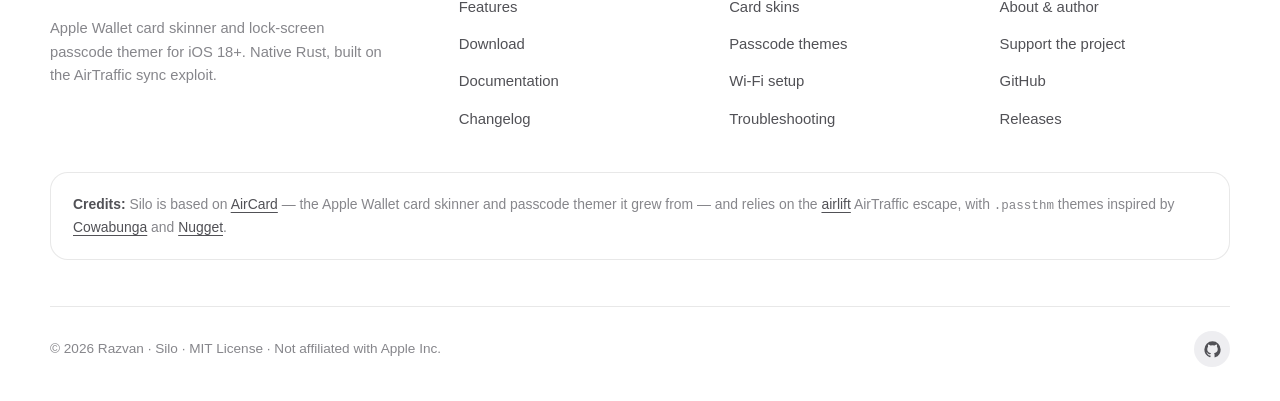
==== commit 043ce222: "Silo 1.5.2: download page, checksum, release notes and version labels" ====
--- a/about.html
+++ b/about.html
@@ -158,7 +158,7 @@
         <h2>Ready to try it?</h2>
         <p class="lead">One file, no install, fully reversible. See your new card face in under three minutes.</p>
         <div class="btn-row" style="justify-content:center">
-          <a class="btn btn--lg" href="download.html">Download Silo 1.5.1</a>
+          <a class="btn btn--lg" href="download.html">Download Silo 1.5.2</a>
           <a class="btn btn--ghost btn--lg" href="docs.html">Read the docs</a>
         </div>
       </div>
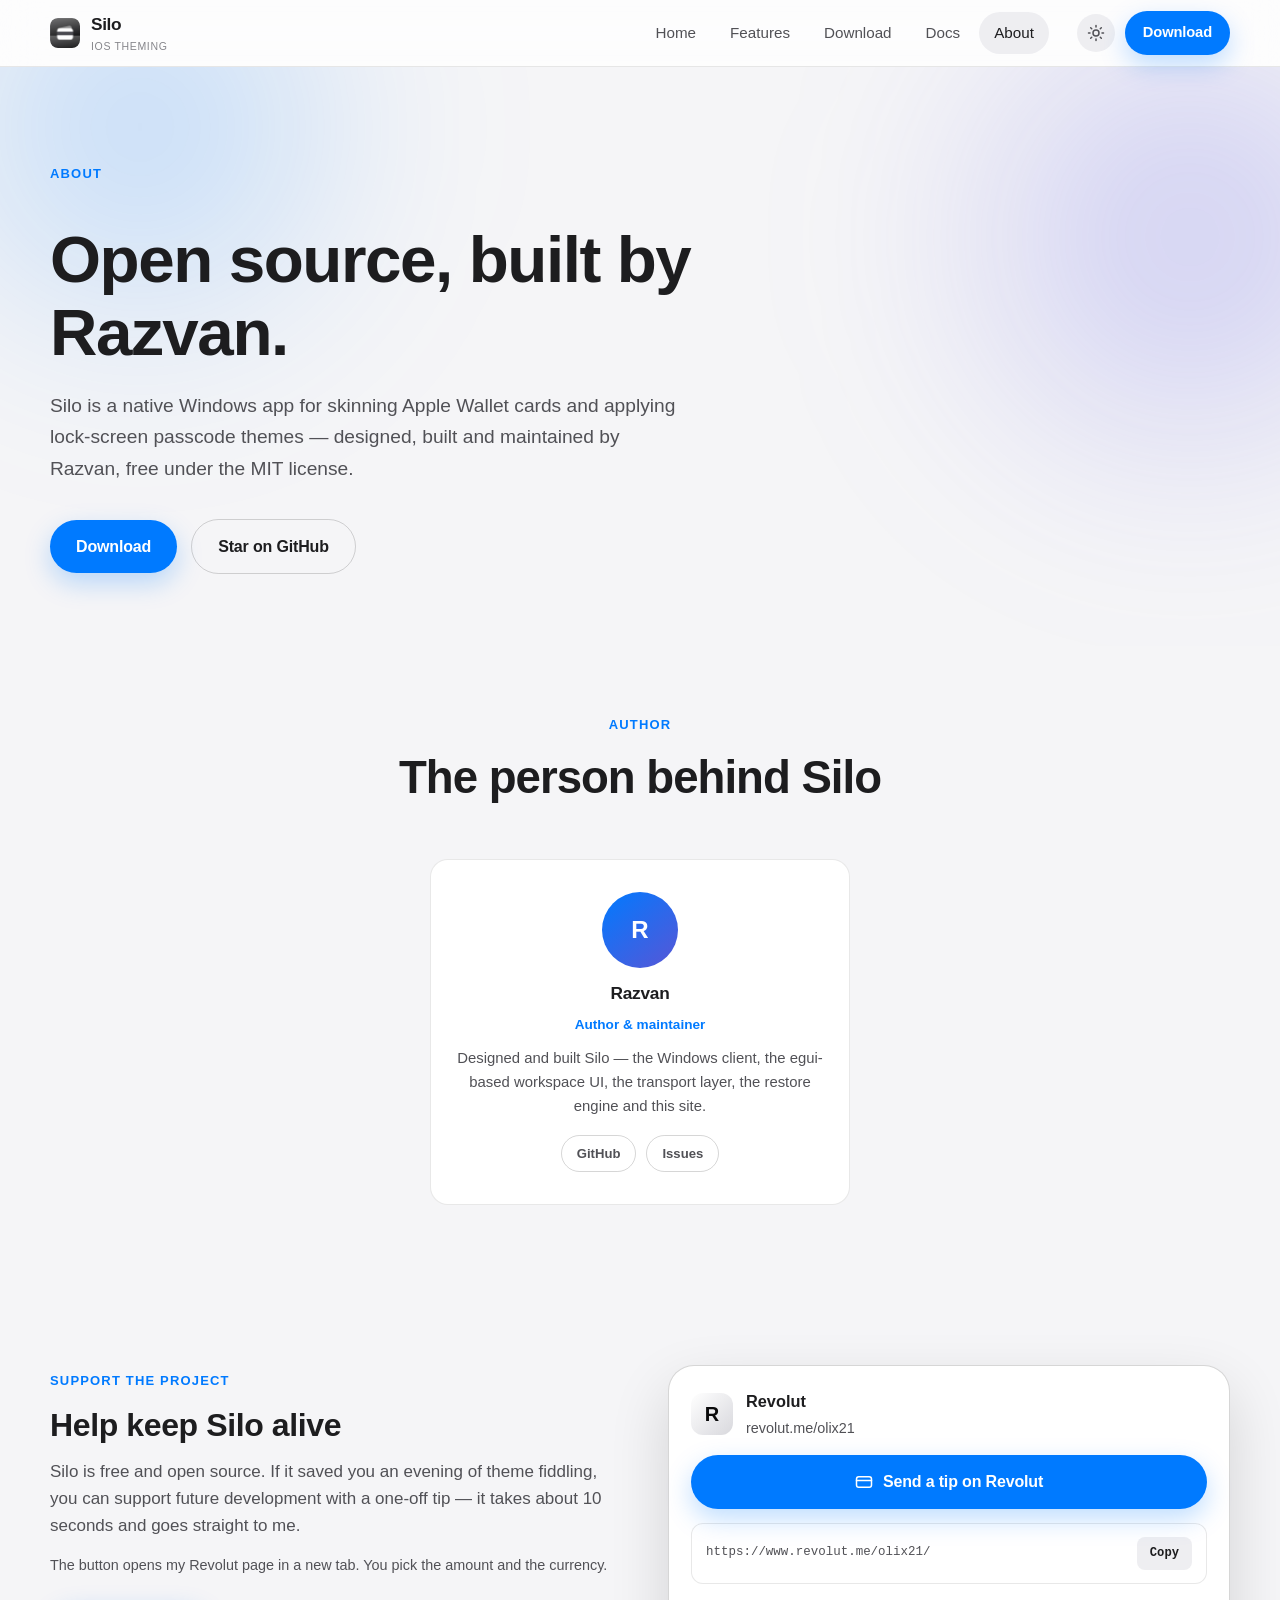
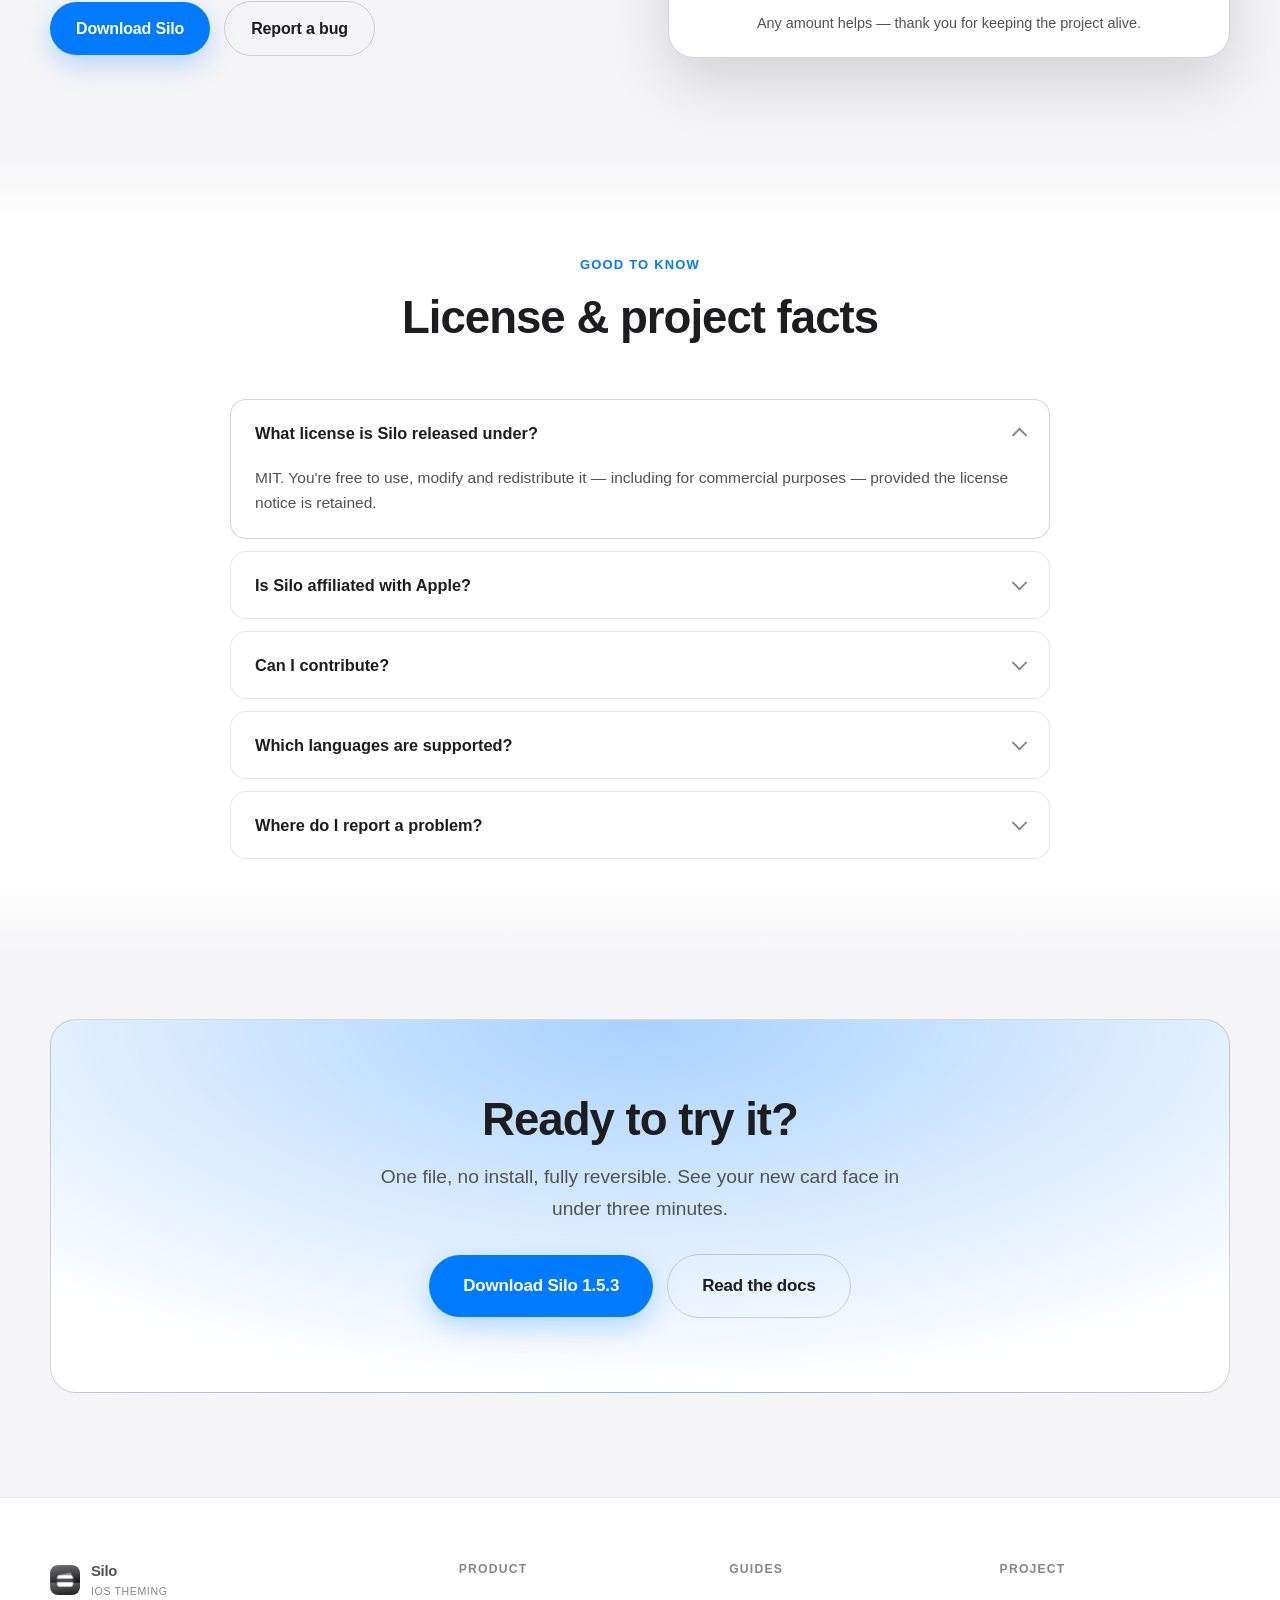
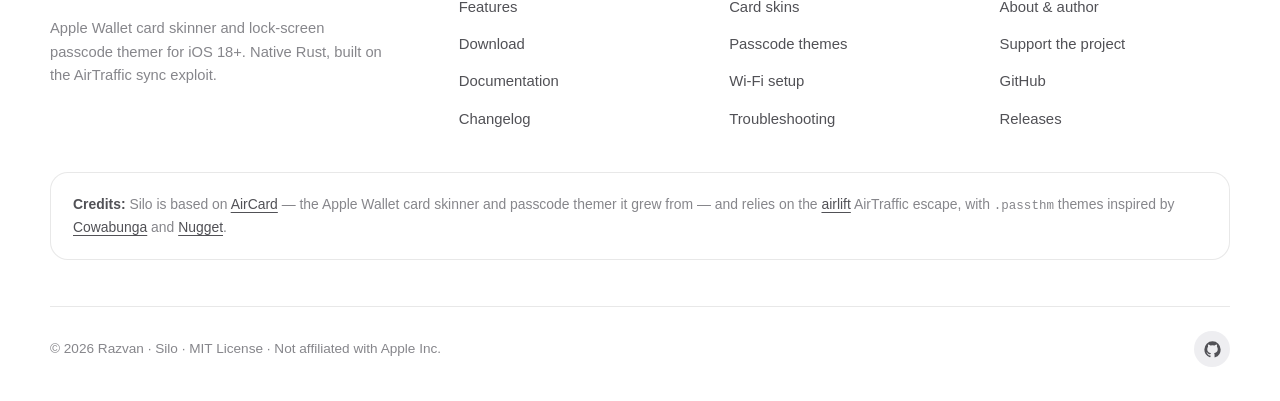
==== commit 59e9386e: "Silo 1.5.3: new UI, version labels, checksum and release notes" ====
--- a/about.html
+++ b/about.html
@@ -158,7 +158,7 @@
         <h2>Ready to try it?</h2>
         <p class="lead">One file, no install, fully reversible. See your new card face in under three minutes.</p>
         <div class="btn-row" style="justify-content:center">
-          <a class="btn btn--lg" href="download.html">Download Silo 1.5.2</a>
+          <a class="btn btn--lg" href="download.html">Download Silo 1.5.3</a>
           <a class="btn btn--ghost btn--lg" href="docs.html">Read the docs</a>
         </div>
       </div>
